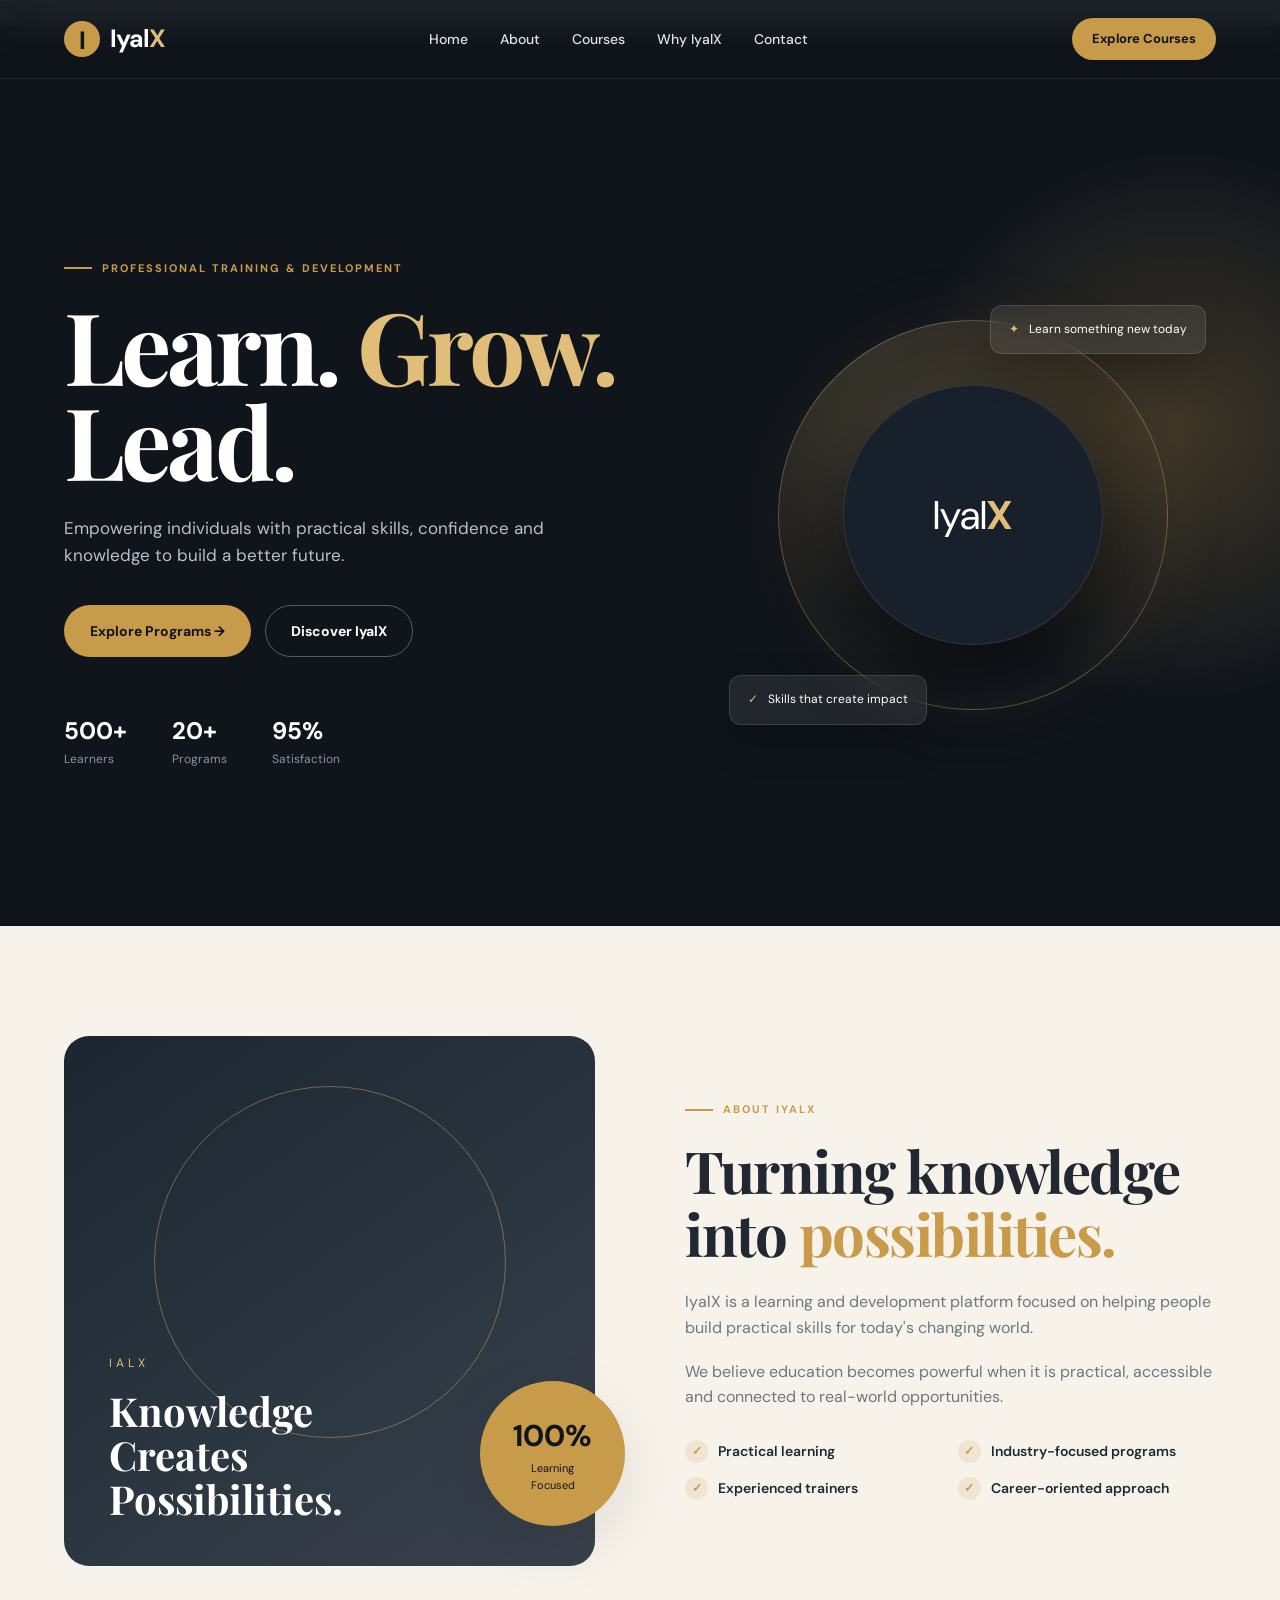
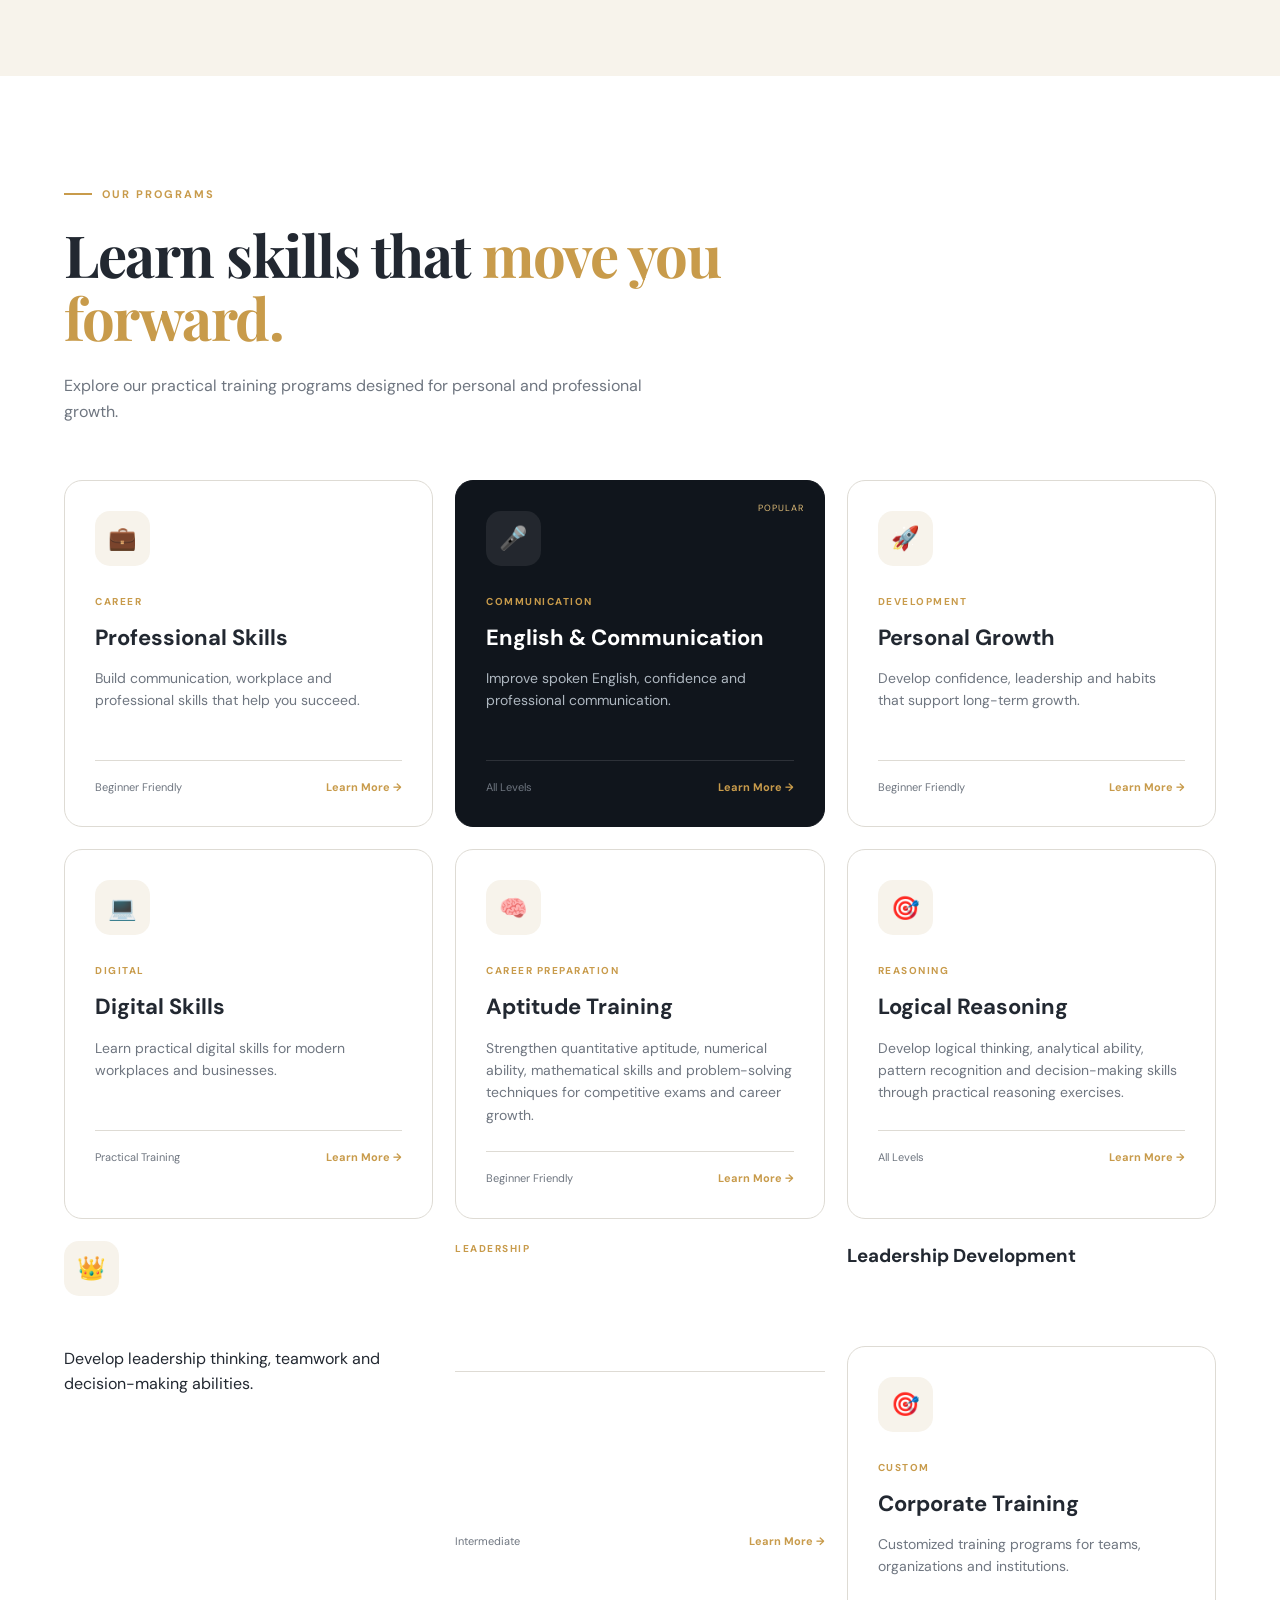
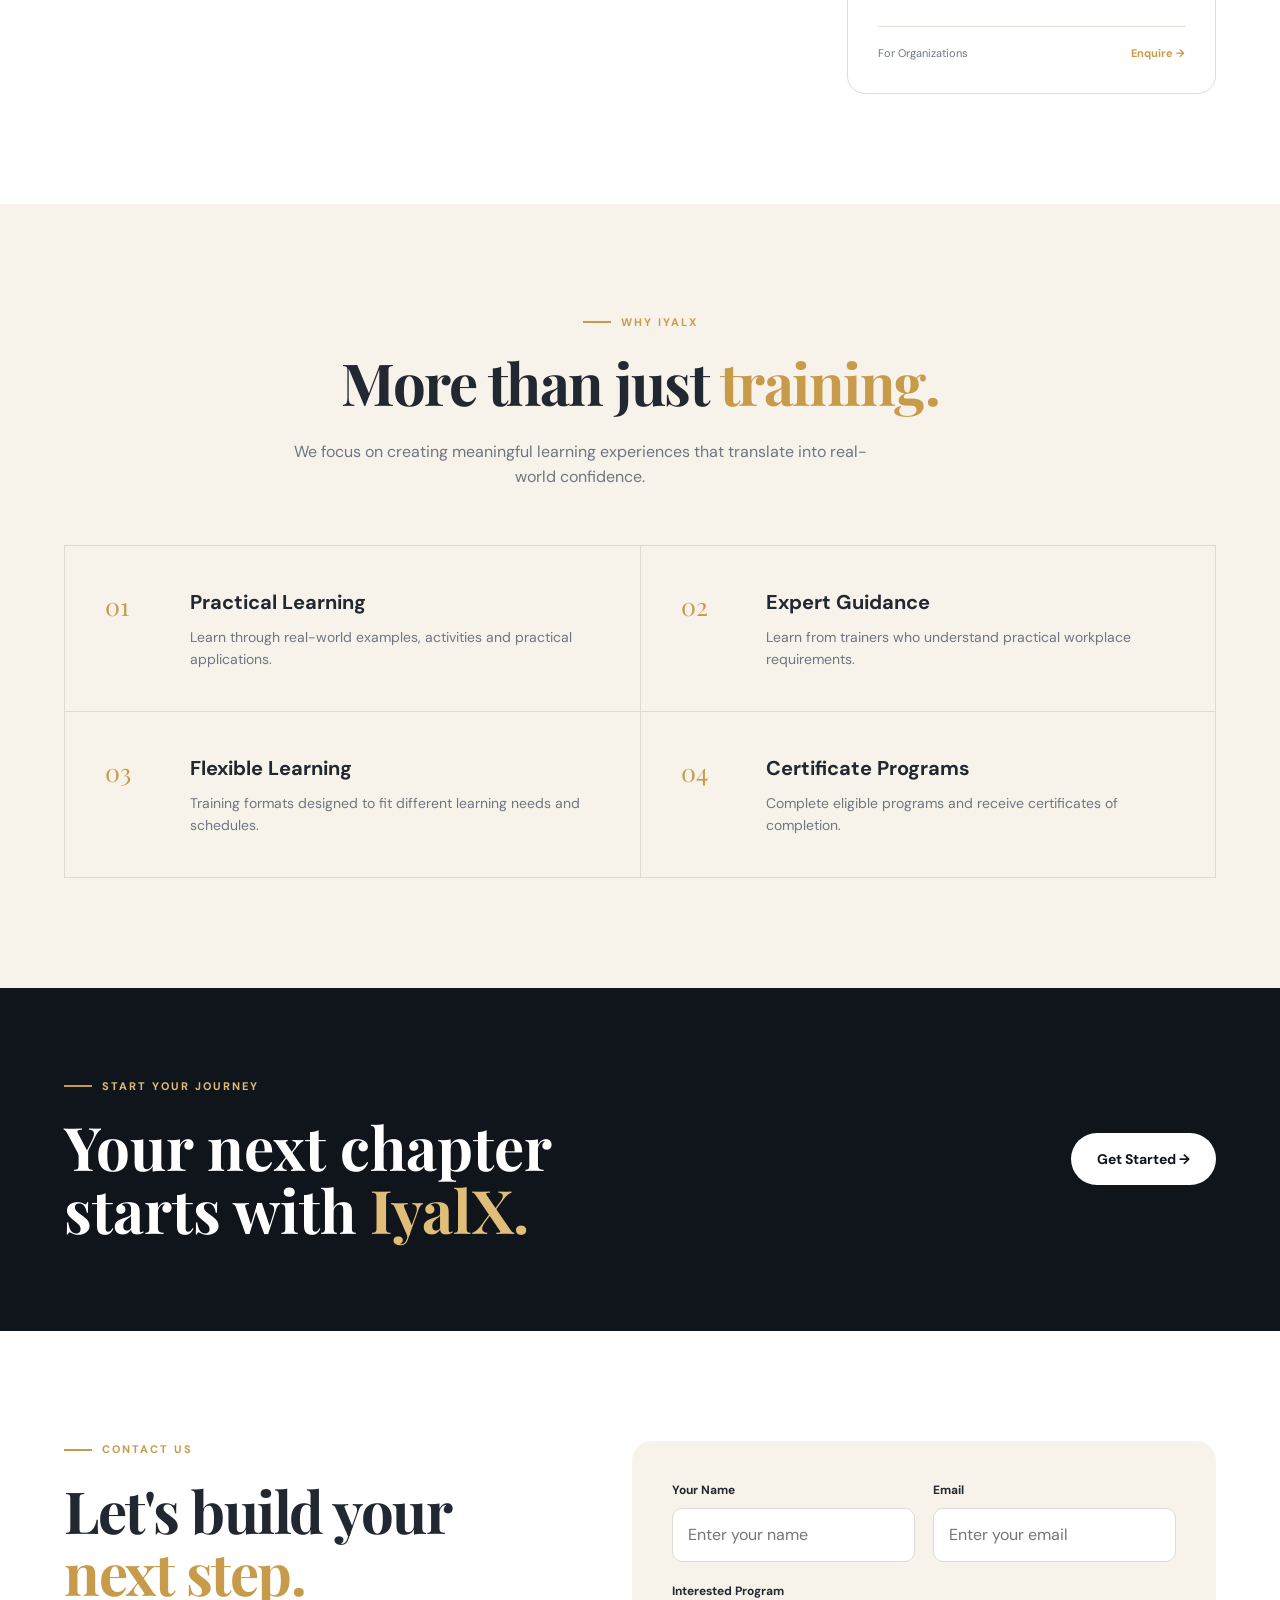
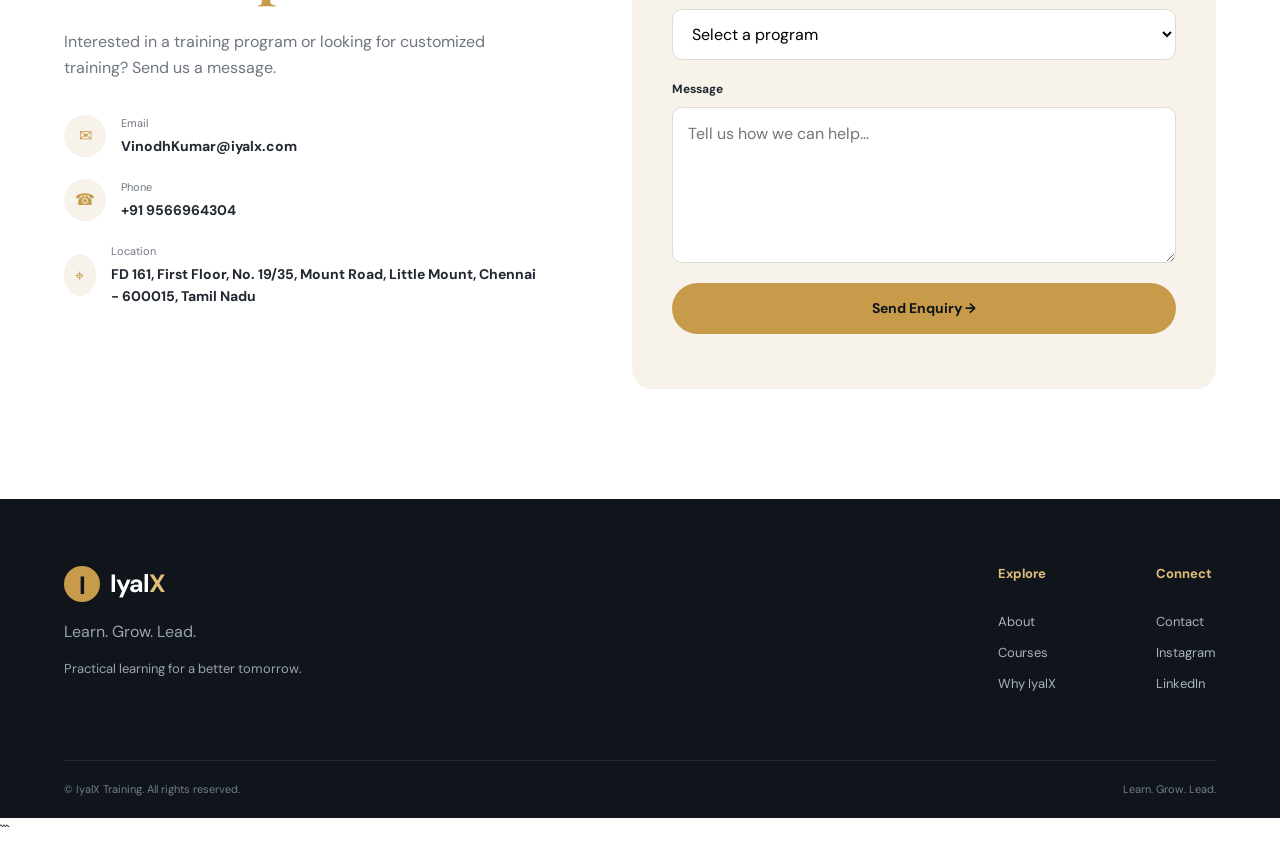
==== index.html @ 1daa42e4 "Update index.html" ====
```html
<!DOCTYPE html>
<html lang="en">
<head>
  <meta charset="UTF-8">
  <meta name="viewport" content="width=device-width, initial-scale=1.0">

  <title>IyalX Training | Learn. Grow. Lead.</title>
  <meta name="description" content="IyalX Training - Professional training programs designed to help you learn, grow and lead.">

  <link rel="stylesheet" href="style.css">

  <!-- Google Font -->
  <link rel="preconnect" href="https://fonts.googleapis.com">
  <link rel="preconnect" href="https://fonts.gstatic.com" crossorigin>
  <link href="https://fonts.googleapis.com/css2?family=DM+Sans:wght@400;500;600;700&family=Playfair+Display:wght@600;700&display=swap" rel="stylesheet">
</head>

<body>

  <!-- ================= NAVBAR ================= -->

  <header class="navbar">
    <div class="container nav-container">

      <a href="#home" class="logo">
        <span class="logo-mark">I</span>
        <span>Iyal<span class="logo-x">X</span></span>
      </a>

      <nav id="navMenu">
        <a href="#home">Home</a>
        <a href="#about">About</a>
        <a href="#courses">Courses</a>
        <a href="#why-us">Why IyalX</a>
        <a href="#contact">Contact</a>
      </nav>

      <a href="#courses" class="nav-button">Explore Courses</a>

      <button class="menu-toggle" id="menuToggle" aria-label="Open menu">
        ☰
      </button>

    </div>
  </header>


  <!-- ================= HERO ================= -->

  <main>

    <section class="hero" id="home">

      <div class="hero-bg"></div>

      <div class="container hero-content">

        <div class="hero-text">

          <div class="eyebrow">
            <span></span>
            PROFESSIONAL TRAINING & DEVELOPMENT
          </div>

          <h1>
            Learn.
            <span>Grow.</span>
            Lead.
          </h1>

          <p>
            Empowering individuals with practical skills, confidence
            and knowledge to build a better future.
          </p>

          <div class="hero-buttons">
            <a href="#courses" class="btn btn-primary">
              Explore Programs →
            </a>

            <a href="#about" class="btn btn-outline">
              Discover IyalX
            </a>
          </div>

          <div class="hero-stats">
            <div>
              <strong>500+</strong>
              <span>Learners</span>
            </div>

            <div>
              <strong>20+</strong>
              <span>Programs</span>
            </div>

            <div>
              <strong>95%</strong>
              <span>Satisfaction</span>
            </div>
          </div>

        </div>

        <div class="hero-card">

          <div class="floating-card top-card">
            <span>✦</span>
            Learn something new today
          </div>

          <div class="hero-circle">
            <div class="circle-inner">
              <span>Iyal</span>
              <b>X</b>
            </div>
          </div>

          <div class="floating-card bottom-card">
            <span>✓</span>
            Skills that create impact
          </div>

        </div>

      </div>
    </section>


    <!-- ================= ABOUT ================= -->

    <section class="section about" id="about">

      <div class="container two-column">

        <div class="section-image">
          <div class="image-box">
            <div class="image-content">
              <span>IALX</span>
              <strong>Knowledge<br>Creates<br>Possibilities.</strong>
            </div>
          </div>

          <div class="experience-badge">
            <strong>100%</strong>
            <span>Learning<br>Focused</span>
          </div>
        </div>

        <div class="section-content">

          <div class="eyebrow">
            <span></span>
            ABOUT IYALX
          </div>

          <h2>
            Turning knowledge into
            <span>possibilities.</span>
          </h2>

          <p>
            IyalX is a learning and development platform focused on
            helping people build practical skills for today's
            changing world.
          </p>

          <p>
            We believe education becomes powerful when it is
            practical, accessible and connected to real-world
            opportunities.
          </p>

          <div class="check-list">

            <div>
              <span>✓</span>
              Practical learning
            </div>

            <div>
              <span>✓</span>
              Industry-focused programs
            </div>

            <div>
              <span>✓</span>
              Experienced trainers
            </div>

            <div>
              <span>✓</span>
              Career-oriented approach
            </div>

          </div>

        </div>

      </div>

    </section>


    <!-- ================= COURSES ================= -->

    <section class="section courses" id="courses">

      <div class="container">

        <div class="section-heading">

          <div class="eyebrow">
            <span></span>
            OUR PROGRAMS
          </div>

          <h2>
            Learn skills that
            <span>move you forward.</span>
          </h2>

          <p>
            Explore our practical training programs designed
            for personal and professional growth.
          </p>

        </div>

        <div class="course-grid">

          <article class="course-card">
            <div class="course-icon">💼</div>
            <div class="course-tag">CAREER</div>
            <h3>Professional Skills</h3>
            <p>
              Build communication, workplace and professional
              skills that help you succeed.
            </p>
            <div class="course-footer">
              <span>Beginner Friendly</span>
              <a href="#contact">Learn More →</a>
            </div>
          </article>

          <article class="course-card featured">

            <div class="popular">POPULAR</div>

            <div class="course-icon">🎤</div>
            <div class="course-tag">COMMUNICATION</div>

            <h3>English & Communication</h3>

            <p>
              Improve spoken English, confidence and
              professional communication.
            </p>

            <div class="course-footer">
              <span>All Levels</span>
              <a href="#contact">Learn More →</a>
            </div>

          </article>

          <article class="course-card">

            <div class="course-icon">🚀</div>
            <div class="course-tag">DEVELOPMENT</div>

            <h3>Personal Growth</h3>

            <p>
              Develop confidence, leadership and habits
              that support long-term growth.
            </p>

            <div class="course-footer">
              <span>Beginner Friendly</span>
              <a href="#contact">Learn More →</a>
            </div>

          </article>

          <article class="course-card">

            <div class="course-icon">💻</div>
            <div class="course-tag">DIGITAL</div>

            <h3>Digital Skills</h3>

            <p>
              Learn practical digital skills for modern
              workplaces and businesses.
            </p>

            <div class="course-footer">
              <span>Practical Training</span>
              <a href="#contact">Learn More →</a>
            </div>

          </article>

          <article class="course-card">

            
<!-- New Course: Aptitude Training -->

  <div class="course-icon">🧠</div>

  <div class="course-tag">
    CAREER PREPARATION
  </div>

  <h3>Aptitude Training</h3>

  <p>
    Strengthen quantitative aptitude, numerical
    ability, mathematical skills and problem-solving
    techniques for competitive exams and career growth.
  </p>

  <div class="course-footer">
    <span>Beginner Friendly</span>
    <a href="#contact">Learn More →</a>
  </div>

</article>

<!-- New Course: Logical Reasoning -->
<article class="course-card">

  <div class="course-icon">🎯</div>

  <div class="course-tag">
    REASONING
  </div>

  <h3>Logical Reasoning</h3>

  <p>
    Develop logical thinking, analytical ability,
    pattern recognition and decision-making skills
    through practical reasoning exercises.
  </p>

  <div class="course-footer">
    <span>All Levels</span>
    <a href="#contact">Learn More →</a>
  </div>

</article>


            <div class="course-icon">👑</div>
            <div class="course-tag">LEADERSHIP</div>

            <h3>Leadership Development</h3>

            <p>
              Develop leadership thinking, teamwork and
              decision-making abilities.
            </p>

            <div class="course-footer">
              <span>Intermediate</span>
              <a href="#contact">Learn More →</a>
            </div>

          </article>

          <article class="course-card">

            <div class="course-icon">🎯</div>
            <div class="course-tag">CUSTOM</div>

            <h3>Corporate Training</h3>

            <p>
              Customized training programs for teams,
              organizations and institutions.
            </p>

            <div class="course-footer">
              <span>For Organizations</span>
              <a href="#contact">Enquire →</a>
            </div>

          </article>

        </div>
      </div>

    </section>


    <!-- ================= WHY IYALX ================= -->

    <section class="section why-us" id="why-us">

      <div class="container">

        <div class="section-heading center">

          <div class="eyebrow">
            <span></span>
            WHY IYALX
          </div>

          <h2>
            More than just
            <span>training.</span>
          </h2>

          <p>
            We focus on creating meaningful learning experiences
            that translate into real-world confidence.
          </p>

        </div>

        <div class="features">

          <div class="feature">
            <div class="feature-number">01</div>
            <div>
              <h3>Practical Learning</h3>
              <p>
                Learn through real-world examples,
                activities and practical applications.
              </p>
            </div>
          </div>

          <div class="feature">
            <div class="feature-number">02</div>
            <div>
              <h3>Expert Guidance</h3>
              <p>
                Learn from trainers who understand
                practical workplace requirements.
              </p>
            </div>
          </div>

          <div class="feature">
            <div class="feature-number">03</div>
            <div>
              <h3>Flexible Learning</h3>
              <p>
                Training formats designed to fit
                different learning needs and schedules.
              </p>
            </div>
          </div>

          <div class="feature">
            <div class="feature-number">04</div>
            <div>
              <h3>Certificate Programs</h3>
              <p>
                Complete eligible programs and
                receive certificates of completion.
              </p>
            </div>
          </div>

        </div>

      </div>

    </section>


    <!-- ================= CTA ================= -->

    <section class="cta">

      <div class="container cta-content">

        <div>

          <div class="eyebrow light">
            <span></span>
            START YOUR JOURNEY
          </div>

          <h2>
            Your next chapter
            <br>
            starts with <span>IyalX.</span>
          </h2>

        </div>

        <a href="#contact" class="btn btn-light">
          Get Started →
        </a>

      </div>

    </section>


    <!-- ================= CONTACT ================= -->

    <section class="section contact" id="contact">

      <div class="container contact-grid">

        <div class="contact-info">

          <div class="eyebrow">
            <span></span>
            CONTACT US
          </div>

          <h2>
            Let's build your
            <span>next step.</span>
          </h2>

          <p>
            Interested in a training program or looking for
            customized training? Send us a message.
          </p>

          <div class="contact-details">

            <!-- EMAIL -->
            <div>
              <span>✉</span>
              <div>
                <small>Email</small>
                <strong>
                  <a href="mailto:VinodhKumar@iyalx.com">
                    VinodhKumar@iyalx.com
                  </a>
                </strong>
              </div>
            </div>

            <!-- PHONE -->
            <div>
              <span>☎</span>
              <div>
                <small>Phone</small>
                <strong>
                  <a href="tel:+919566964304">
                    +91 9566964304
                  </a>
                </strong>
              </div>
            </div>

            <!-- LOCATION -->
            <div>
              <span>⌖</span>
              <div>
                <small>Location</small>
                <strong>
                  FD 161, First Floor, No. 19/35,
                  Mount Road, Little Mount,
                  Chennai - 600015, Tamil Nadu
                </strong>
              </div>
            </div>

          </div>

        </div>


        <!-- CONTACT FORM -->

        <form class="contact-form" id="contactForm">

          <div class="form-row">

            <div class="form-group">

              <label for="name">
                Your Name
              </label>

              <input
                type="text"
                id="name"
                name="name"
                placeholder="Enter your name"
                required
              >

            </div>


            <div class="form-group">

              <label for="email">
                Email
              </label>

              <input
                type="email"
                id="email"
                name="email"
                placeholder="Enter your email"
                required
              >

            </div>

          </div>


          <div class="form-group">

            <label for="program">
              Interested Program
            </label>

            <select id="program" name="program">

              <option value="">
                Select a program
              </option>

              <option value="Professional Skills">
                Professional Skills
              </option>

              <option value="English & Communication">
                English & Communication
              </option>

              <option value="Personal Growth">
                Personal Growth
              </option>

              <option value="Digital Skills">
                Digital Skills
              </option>

              
<option value="Aptitude Training">
  Aptitude Training
</option>

<option value="Logical Reasoning">
  Logical Reasoning
</option>


              <option value="Leadership Development">
                Leadership Development
              </option>

              <option value="Corporate Training">
                Corporate Training
              </option>

            </select>

          </div>


          <div class="form-group">

            <label for="message">
              Message
            </label>

            <textarea
              id="message"
              name="message"
              rows="5"
              placeholder="Tell us how we can help..."
              required
            ></textarea>

          </div>


          <button
            type="submit"
            class="btn btn-primary submit-button"
          >
            Send Enquiry →
          </button>

          <div
            id="formMessage"
            class="form-message"
          ></div>

        </form>

      </div>

    </section>

  </main>


  <!-- ================= FOOTER ================= -->

  <footer>

    <div class="container footer-main">

      <div class="footer-brand">

        <a href="#home" class="logo">
          <span class="logo-mark">I</span>
          <span>Iyal<span class="logo-x">X</span></span>
        </a>

        <p>
          Learn. Grow. Lead.
        </p>

        <p class="footer-description">
          Practical learning for a better tomorrow.
        </p>

      </div>


      <div class="footer-links">

        <div>

          <h4>Explore</h4>

          <a href="#about">About</a>
          <a href="#courses">Courses</a>
          <a href="#why-us">Why IyalX</a>

        </div>


        <div>

          <h4>Connect</h4>

          <a href="#contact">Contact</a>

          <!-- Replace these with your actual social media links -->
          <a href="#" target="_blank">Instagram</a>
          <a href="#" target="_blank">LinkedIn</a>

        </div>

      </div>

    </div>


    <div class="container footer-bottom">

      <p>
        © <span id="year"></span>
        IyalX Training. All rights reserved.
      </p>

      <p>
        Learn. Grow. Lead.
      </p>

    </div>

  </footer>


  <!-- ================= JAVASCRIPT ================= -->

  <script src="script.js"></script>

</body>
</html>
```
---- style.css ----
/* =====================================================
   IYALX TRAINING WEBSITE
   Main stylesheet
===================================================== */


/* ================= VARIABLES ================= */

:root {

  --dark: #10151c;
  --dark-soft: #18212b;

  --cream: #f7f3eb;
  --white: #ffffff;

  --gold: #c89b4b;
  --gold-light: #e0bd78;

  --text: #222831;
  --muted: #6f7680;

  --border: #dedbd4;

  --shadow:
    0 20px 60px rgba(16, 21, 28, 0.10);

  --radius: 18px;

}


/* ================= RESET ================= */

* {
  margin: 0;
  padding: 0;
  box-sizing: border-box;
}

html {
  scroll-behavior: smooth;
}

body {
  font-family: "DM Sans", sans-serif;
  color: var(--text);
  background: var(--white);
  line-height: 1.6;
}

a {
  color: inherit;
  text-decoration: none;
}

button,
input,
select,
textarea {
  font: inherit;
}

img {
  max-width: 100%;
  display: block;
}


/* ================= CONTAINER ================= */

.container {
  width: min(1180px, 90%);
  margin: auto;
}


/* ================= NAVBAR ================= */

.navbar {
  position: fixed;
  top: 0;
  left: 0;
  width: 100%;
  z-index: 1000;

  background:
    rgba(16, 21, 28, 0.95);

  backdrop-filter: blur(14px);

  border-bottom:
    1px solid rgba(255, 255, 255, 0.08);
}

.nav-container {
  height: 78px;

  display: flex;
  align-items: center;
  justify-content: space-between;
}


/* Logo */

.logo {
  display: flex;
  align-items: center;
  gap: 10px;

  color: white;

  font-size: 25px;
  font-weight: 700;
  letter-spacing: -1px;
}

.logo-mark {
  width: 36px;
  height: 36px;

  display: grid;
  place-items: center;

  border-radius: 50%;

  background: var(--gold);
  color: var(--dark);

  font-weight: 800;
}

.logo-x {
  color: var(--gold-light);
}


/* Navigation */

nav {
  display: flex;
  gap: 32px;
}

nav a {
  color: #dfe3e8;

  font-size: 14px;
  font-weight: 500;

  transition: 0.3s;
}

nav a:hover {
  color: var(--gold-light);
}


.nav-button {
  padding: 11px 20px;

  background: var(--gold);
  color: var(--dark);

  border-radius: 30px;

  font-size: 13px;
  font-weight: 700;

  transition: 0.3s;
}

.nav-button:hover {
  transform: translateY(-2px);
  background: var(--gold-light);
}


/* Mobile menu */

.menu-toggle {
  display: none;

  border: 0;
  background: transparent;

  color: white;

  font-size: 26px;

  cursor: pointer;
}


/* ================= HERO ================= */

.hero {
  min-height: 100vh;

  display: flex;
  align-items: center;

  position: relative;
  overflow: hidden;

  background: var(--dark);

  color: white;

  padding-top: 78px;
}


.hero-bg {
  position: absolute;

  width: 600px;
  height: 600px;

  right: -200px;
  top: 100px;

  border-radius: 50%;

  background:
    radial-gradient(
      circle,
      rgba(200, 155, 75, 0.25),
      transparent 65%
    );
}


.hero-content {
  display: grid;
  grid-template-columns: 1.1fr 0.9fr;

  align-items: center;

  gap: 70px;

  position: relative;
  z-index: 2;
}


.eyebrow {
  display: flex;
  align-items: center;
  gap: 10px;

  color: var(--gold);

  font-size: 11px;
  font-weight: 700;

  letter-spacing: 2px;

  margin-bottom: 20px;
}

.eyebrow span {
  width: 28px;
  height: 2px;

  background: var(--gold);

  display: block;
}


.hero h1 {
  font-family: "Playfair Display", serif;

  font-size: clamp(60px, 8vw, 100px);

  line-height: 0.95;

  letter-spacing: -4px;

  margin-bottom: 28px;
}

.hero h1 span {
  color: var(--gold-light);
}


.hero-text > p {
  max-width: 570px;

  color: #b8c0c9;

  font-size: 17px;

  margin-bottom: 35px;
}


.hero-buttons {
  display: flex;
  gap: 14px;

  flex-wrap: wrap;
}


/* Buttons */

.btn {
  display: inline-flex;

  align-items: center;
  justify-content: center;

  padding: 14px 25px;

  border-radius: 30px;

  font-size: 14px;
  font-weight: 700;

  border: 1px solid transparent;

  cursor: pointer;

  transition: 0.3s;
}

.btn-primary {
  background: var(--gold);
  color: var(--dark);
}

.btn-primary:hover {
  background: var(--gold-light);
  transform: translateY(-3px);
  box-shadow: 0 10px 30px rgba(200, 155, 75, 0.2);
}

.btn-outline {
  color: white;

  border-color:
    rgba(255, 255, 255, 0.3);
}

.btn-outline:hover {
  border-color: var(--gold);
  color: var(--gold-light);
}


/* Stats */

.hero-stats {
  display: flex;

  gap: 45px;

  margin-top: 55px;
}

.hero-stats div {
  display: flex;
  flex-direction: column;
}

.hero-stats strong {
  font-size: 24px;
}

.hero-stats span {
  color: #89929d;

  font-size: 12px;
}


/* Hero visual */

.hero-card {
  min-height: 520px;

  display: grid;
  place-items: center;

  position: relative;
}

.hero-circle {
  width: 390px;
  height: 390px;

  border-radius: 50%;

  display: grid;
  place-items: center;

  border:
    1px solid rgba(224, 189, 120, 0.35);

  background:
    radial-gradient(
      circle at 35% 30%,
      rgba(224, 189, 120, 0.25),
      rgba(200, 155, 75, 0.05) 50%,
      transparent 70%
    );

  box-shadow:
    inset 0 0 80px rgba(200, 155, 75, 0.08),
    0 0 80px rgba(200, 155, 75, 0.06);
}

.circle-inner {
  width: 260px;
  height: 260px;

  border-radius: 50%;

  display: flex;
  align-items: center;
  justify-content: center;

  font-size: 40px;

  background: var(--dark-soft);

  border:
    1px solid rgba(255, 255, 255, 0.1);

  box-shadow:
    0 30px 70px rgba(0, 0, 0, 0.4);
}

.circle-inner span {
  color: white;
}

.circle-inner b {
  color: var(--gold-light);
}


.floating-card {
  position: absolute;

  padding: 14px 18px;

  border-radius: 12px;

  background:
    rgba(255, 255, 255, 0.08);

  backdrop-filter: blur(15px);

  border:
    1px solid rgba(255, 255, 255, 0.12);

  color: white;

  font-size: 12px;

  box-shadow: 0 15px 40px rgba(0,0,0,0.2);
}

.floating-card span {
  color: var(--gold-light);
  margin-right: 7px;
}

.top-card {
  top: 50px;
  right: 10px;
}

.bottom-card {
  bottom: 50px;
  left: 0;
}


/* ================= SECTIONS ================= */

.section {
  padding: 110px 0;
}

.two-column {
  display: grid;

  grid-template-columns: 1fr 1fr;

  align-items: center;

  gap: 90px;
}


/* ================= ABOUT ================= */

.about {
  background: var(--cream);
}

.section-image {
  position: relative;
}

.image-box {
  height: 530px;

  border-radius: 25px;

  background:
    linear-gradient(
      145deg,
      #1b2631,
      #39424c
    );

  display: flex;
  align-items: flex-end;

  overflow: hidden;

  position: relative;
}

.image-box::before {
  content: "";

  position: absolute;

  width: 350px;
  height: 350px;

  border-radius: 50%;

  border:
    1px solid rgba(224, 189, 120, 0.4);

  top: 50px;
  left: 50%;

  transform: translateX(-50%);
}

.image-content {
  padding: 45px;

  position: relative;

  color: white;
}

.image-content span {
  color: var(--gold-light);

  font-size: 12px;

  letter-spacing: 4px;
}

.image-content strong {
  display: block;

  font-family: "Playfair Display", serif;

  font-size: 40px;

  line-height: 1.1;

  margin-top: 15px;
}


.experience-badge {
  position: absolute;

  right: -30px;
  bottom: 40px;

  width: 145px;
  height: 145px;

  display: flex;
  flex-direction: column;
  align-items: center;
  justify-content: center;

  border-radius: 50%;

  background: var(--gold);

  color: var(--dark);

  box-shadow: var(--shadow);
}

.experience-badge strong {
  font-size: 30px;
}

.experience-badge span {
  font-size: 11px;
  text-align: center;
}


.section-content h2,
.section-heading h2,
.contact-info h2 {
  font-family: "Playfair Display", serif;

  font-size: clamp(40px, 5vw, 58px);

  line-height: 1.08;

  letter-spacing: -1.5px;

  margin-bottom: 25px;
}

.section-content h2 span,
.section-heading h2 span,
.contact-info h2 span {
  color: var(--gold);
}


.section-content > p {
  color: var(--muted);

  margin-bottom: 18px;

  font-size: 16px;
}


.check-list {
  margin-top: 30px;

  display: grid;

  grid-template-columns: 1fr 1fr;

  gap: 14px;
}

.check-list div {
  display: flex;

  align-items: center;

  gap: 10px;

  font-size: 14px;
  font-weight: 600;
}

.check-list span {
  width: 23px;
  height: 23px;

  display: grid;
  place-items: center;

  border-radius: 50%;

  background: rgba(200,155,75,0.15);

  color: var(--gold);

  font-size: 12px;
}


/* ================= COURSES ================= */

.courses {
  background: white;
}

.section-heading {
  max-width: 700px;

  margin-bottom: 55px;
}

.section-heading > p {
  color: var(--muted);

  max-width: 580px;
}

.center {
  margin-left: auto;
  margin-right: auto;

  text-align: center;
}

.center .eyebrow {
  justify-content: center;
}


.course-grid {
  display: grid;

  grid-template-columns:
    repeat(3, 1fr);

  gap: 22px;
}


.course-card {
  padding: 30px;

  border: 1px solid var(--border);

  border-radius: var(--radius);

  position: relative;

  transition: 0.35s;

  background: white;
}

.course-card:hover {
  transform: translateY(-8px);

  box-shadow: var(--shadow);

  border-color:
    rgba(200,155,75,0.5);
}


.course-card.featured {
  background: var(--dark);
  color: white;

  border-color: var(--dark);
}

.popular {
  position: absolute;

  top: 20px;
  right: 20px;

  font-size: 9px;

  letter-spacing: 1px;

  color: var(--gold-light);
}


.course-icon {
  width: 55px;
  height: 55px;

  display: grid;
  place-items: center;

  border-radius: 15px;

  background: var(--cream);

  font-size: 23px;

  margin-bottom: 28px;
}

.featured .course-icon {
  background: rgba(255,255,255,0.08);
}


.course-tag {
  font-size: 10px;

  color: var(--gold);

  font-weight: 700;

  letter-spacing: 1.5px;

  margin-bottom: 10px;
}

.course-card h3 {
  font-size: 22px;

  margin-bottom: 12px;
}

.course-card p {
  color: var(--muted);

  font-size: 14px;

  min-height: 68px;
}

.featured p {
  color: #aeb7c0;
}


.course-footer {
  margin-top: 25px;

  padding-top: 18px;

  border-top:
    1px solid var(--border);

  display: flex;

  justify-content: space-between;

  align-items: center;

  font-size: 11px;

  color: var(--muted);
}

.featured .course-footer {
  border-color: rgba(255,255,255,0.12);
}

.course-footer a {
  color: var(--gold);

  font-weight: 700;
}


/* ================= WHY US ================= */

.why-us {
  background: var(--cream);
}

.features {
  display: grid;

  grid-template-columns: 1fr 1fr;

  gap: 1px;

  background: var(--border);

  border: 1px solid var(--border);
}

.feature {
  background: var(--cream);

  padding: 40px;

  display: grid;

  grid-template-columns: 60px 1fr;

  gap: 25px;
}

.feature-number {
  font-family: "Playfair Display", serif;

  font-size: 25px;

  color: var(--gold);
}

.feature h3 {
  margin-bottom: 8px;

  font-size: 20px;
}

.feature p {
  color: var(--muted);

  font-size: 14px;
}


/* ================= CTA ================= */

.cta {
  background: var(--dark);

  color: white;

  padding: 90px 0;
}

.cta-content {
  display: flex;

  align-items: center;
  justify-content: space-between;

  gap: 40px;
}

.eyebrow.light {
  color: var(--gold-light);
}

.cta h2 {
  font-family: "Playfair Display", serif;

  font-size: clamp(40px, 5vw, 60px);

  line-height: 1.05;
}

.cta h2 span {
  color: var(--gold-light);
}

.btn-light {
  background: white;
  color: var(--dark);
}

.btn-light:hover {
  transform: translateY(-3px);
  background: var(--gold-light);
}


/* ================= CONTACT ================= */

.contact {
  background: white;
}

.contact-grid {
  display: grid;

  grid-template-columns: 0.9fr 1.1fr;

  gap: 90px;

  align-items: start;
}


.contact-info > p {
  color: var(--muted);

  max-width: 480px;

  margin-bottom: 35px;
}


.contact-details {
  display: grid;

  gap: 22px;
}

.contact-details > div {
  display: flex;

  gap: 15px;

  align-items: center;
}

.contact-details > div > span {
  width: 42px;
  height: 42px;

  display: grid;
  place-items: center;

  border-radius: 50%;

  background: var(--cream);

  color: var(--gold);
}

.contact-details small {
  display: block;

  color: var(--muted);

  font-size: 11px;

  margin-bottom: 2px;
}

.contact-details strong {
  font-size: 14px;
}


/* Form */

.contact-form {
  padding: 40px;

  background: var(--cream);

  border-radius: 20px;
}

.form-row {
  display: grid;

  grid-template-columns: 1fr 1fr;

  gap: 18px;
}

.form-group {
  margin-bottom: 20px;
}

.form-group label {
  display: block;

  font-size: 12px;

  font-weight: 700;

  margin-bottom: 8px;
}

.form-group input,
.form-group select,
.form-group textarea {
  width: 100%;

  border: 1px solid var(--border);

  background: white;

  border-radius: 10px;

  padding: 13px 15px;

  outline: none;

  transition: 0.3s;
}

.form-group input:focus,
.form-group select:focus,
.form-group textarea:focus {
  border-color: var(--gold);

  box-shadow:
    0 0 0 3px rgba(200,155,75,0.1);
}

.form-group textarea {
  resize: vertical;
}

.submit-button {
  border: 0;

  width: 100%;
}

.form-message {
  margin-top: 15px;

  font-size: 13px;

  text-align: center;
}


/* ================= FOOTER ================= */

footer {
  background: var(--dark);

  color: white;
}

.footer-main {
  padding: 65px 0;

  display: flex;

  justify-content: space-between;

  gap: 50px;
}

.footer-brand p {
  color: #9aa3ad;

  margin-top: 15px;
}

.footer-description {
  font-size: 13px;
}


.footer-links {
  display: flex;

  gap: 100px;
}

.footer-links h4 {
  font-size: 13px;

  color: var(--gold-light);

  margin-bottom: 18px;
}

.footer-links div {
  display: flex;
  flex-direction: column;

  gap: 10px;
}

.footer-links a {
  color: #aab2bb;

  font-size: 13px;

  transition: 0.3s;
}

.footer-links a:hover {
  color: var(--gold-light);
}


.footer-bottom {
  border-top:
    1px solid rgba(255,255,255,0.08);

  padding: 20px 0;

  display: flex;

  justify-content: space-between;

  color: #737d88;

  font-size: 11px;
}


/* ================= RESPONSIVE ================= */

@media (max-width: 900px) {

  nav,
  .nav-button {
    display: none;
  }

  .menu-toggle {
    display: block;
  }

  nav.active {
    display: flex;

    position: absolute;

    top: 78px;
    left: 0;

    width: 100%;

    padding: 25px;

    flex-direction: column;

    gap: 20px;

    background: var(--dark);

    border-top:
      1px solid rgba(255,255,255,0.08);
  }


  .hero-content {
    grid-template-columns: 1fr;

    padding-top: 70px;
    padding-bottom: 70px;
  }

  .hero-card {
    display: none;
  }

  .hero h1 {
    font-size: 70px;
  }


  .two-column,
  .contact-grid {
    grid-template-columns: 1fr;

    gap: 55px;
  }

  .course-grid {
    grid-template-columns: 1fr 1fr;
  }

  .features {
    grid-template-columns: 1fr;
  }

  .cta-content {
    flex-direction: column;

    align-items: flex-start;
  }

}


@media (max-width: 600px) {

  .container {
    width: 88%;
  }

  .section {
    padding: 75px 0;
  }

  .hero h1 {
    font-size: 58px;

    letter-spacing: -2px;
  }

  .hero-stats {
    gap: 25px;
  }

  .hero-stats strong {
    font-size: 20px;
  }

  .image-box {
    height: 420px;
  }

  .experience-badge {
    right: -5px;
  }

  .check-list {
    grid-template-columns: 1fr;
  }

  .course-grid {
    grid-template-columns: 1fr;
  }

  .form-row {
    grid-template-columns: 1fr;
  }

  .contact-form {
    padding: 25px;
  }

  .footer-main {
    flex-direction: column;
  }

  .footer-links {
    gap: 60px;
  }

  .footer-bottom {
    flex-direction: column;

    gap: 8px;
  }

}

/* ================= SCROLL ANIMATION ================= */

.hidden {
  opacity: 0;
  transform: translateY(25px);
  transition:
    opacity 0.7s ease,
    transform 0.7s ease;
}

.show {
  opacity: 1;
  transform: translateY(0);
}

.navbar.scrolled {
  box-shadow:
    0 8px 30px rgba(0, 0, 0, 0.2);
}
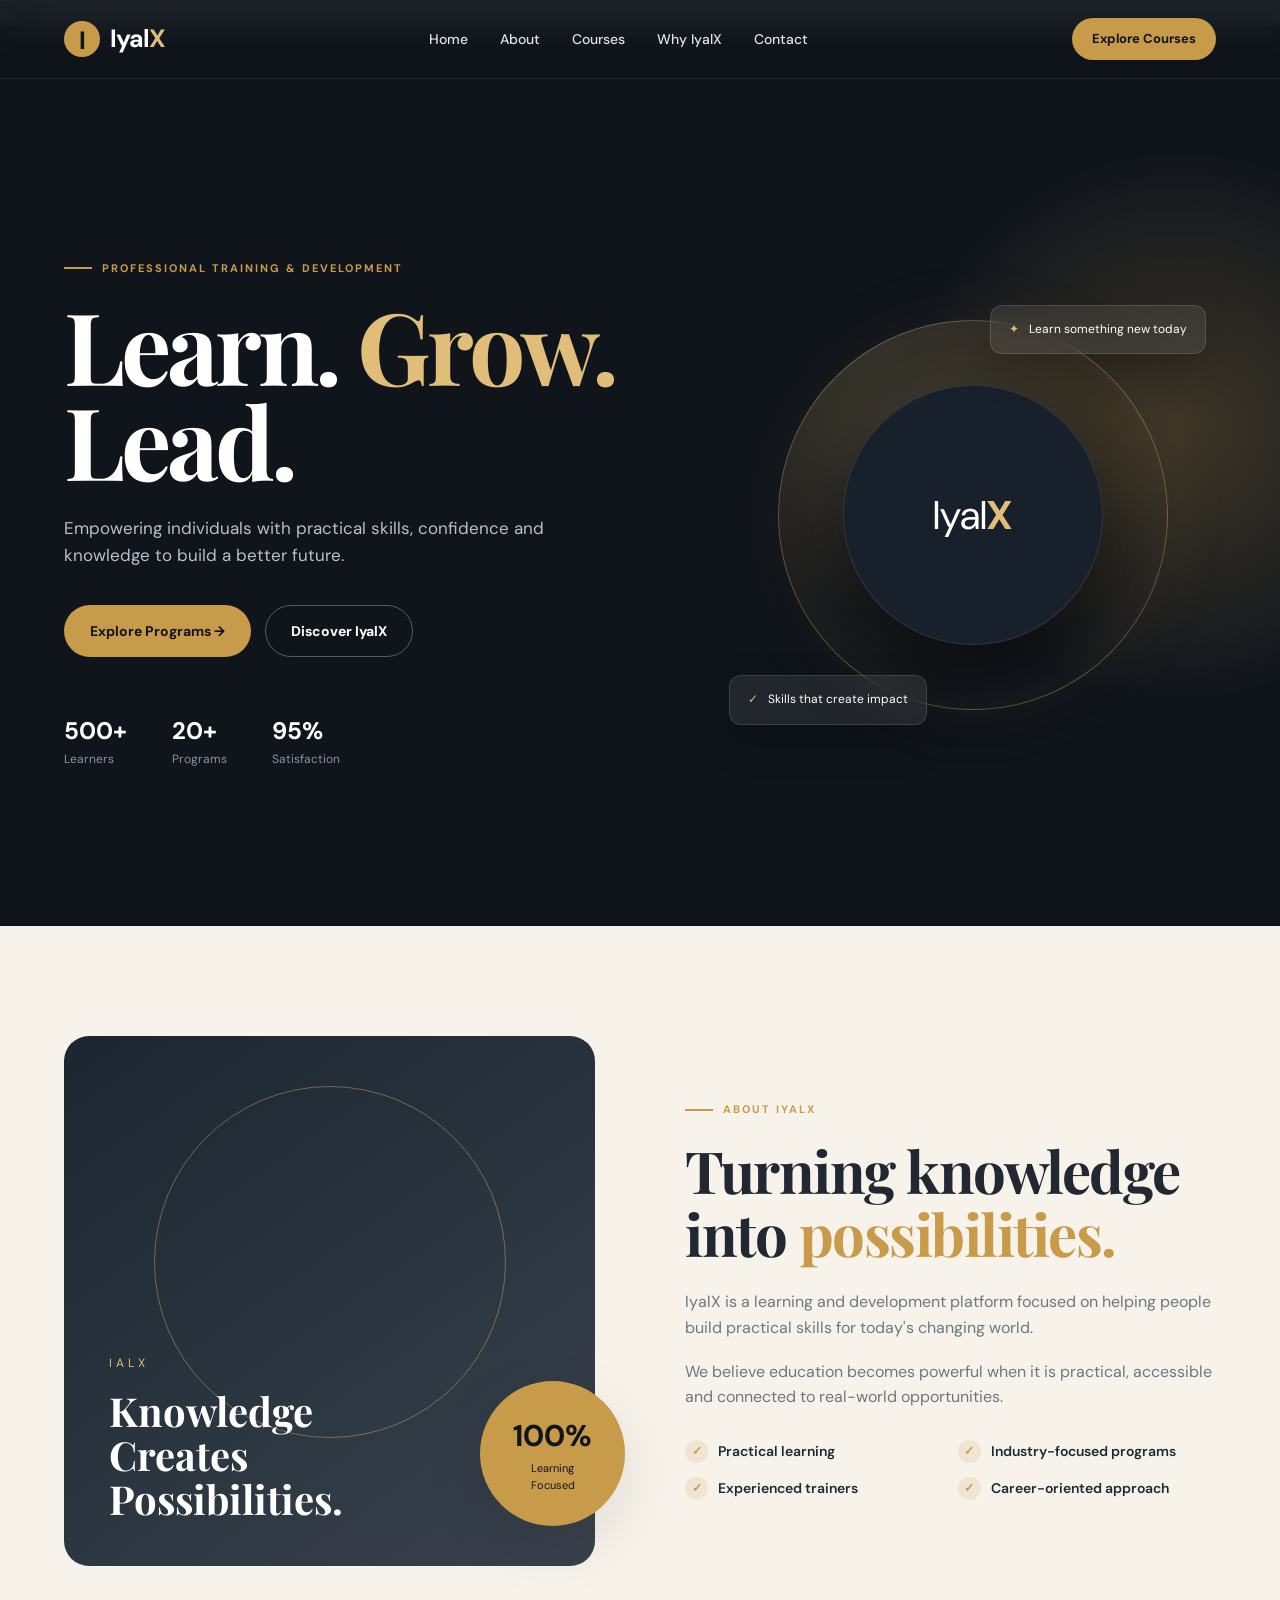
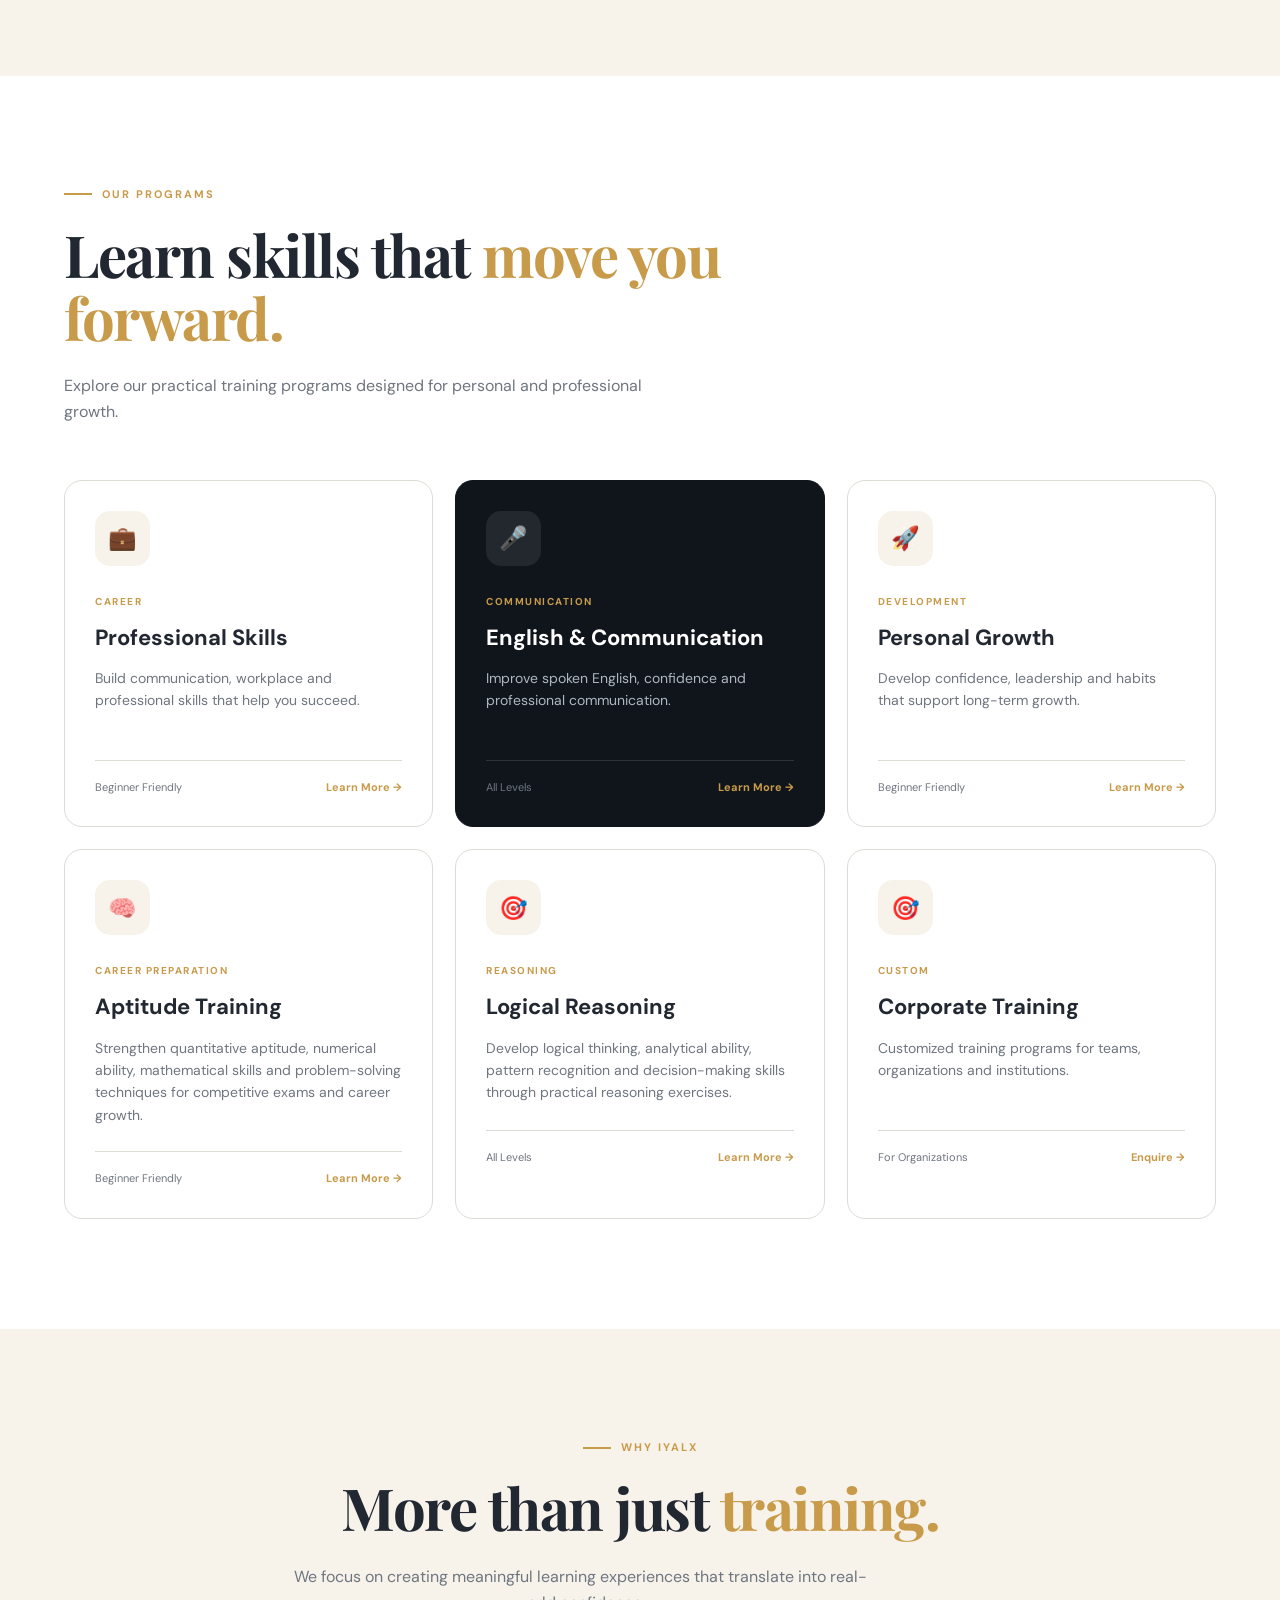
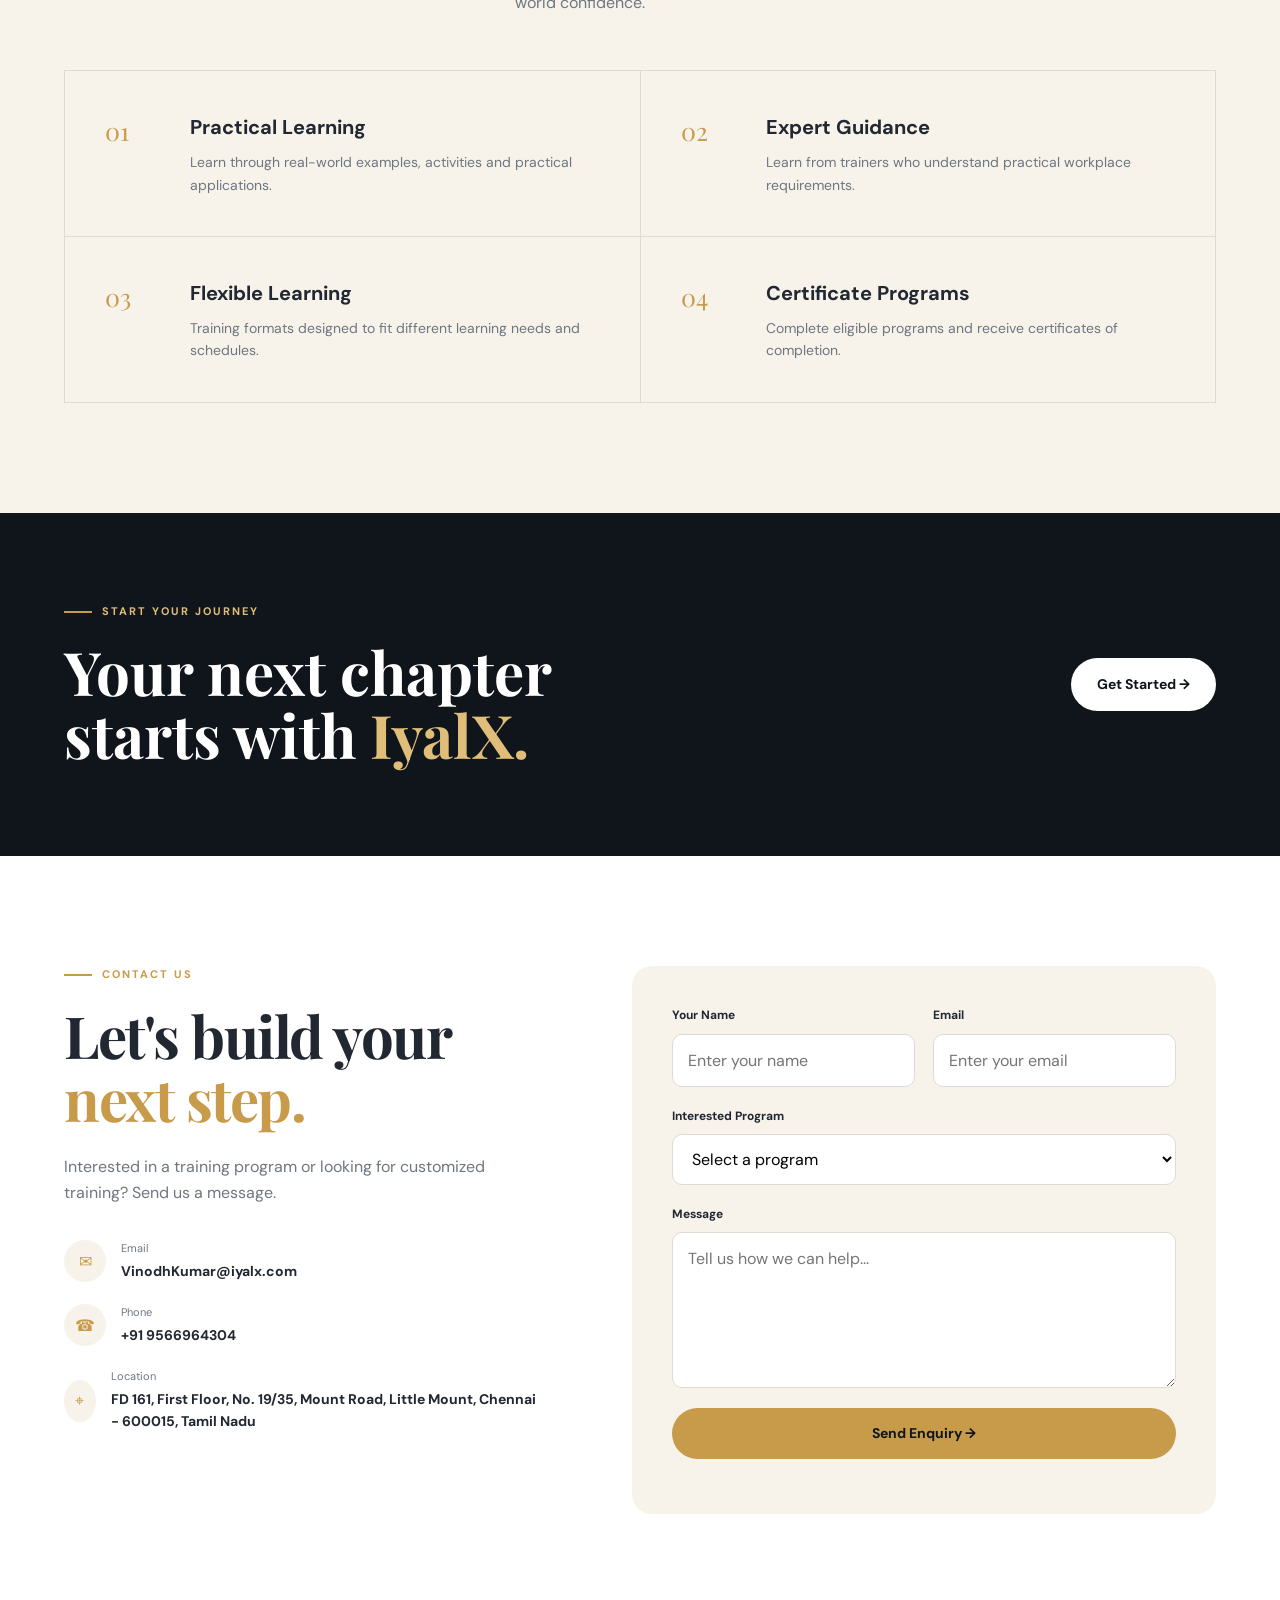
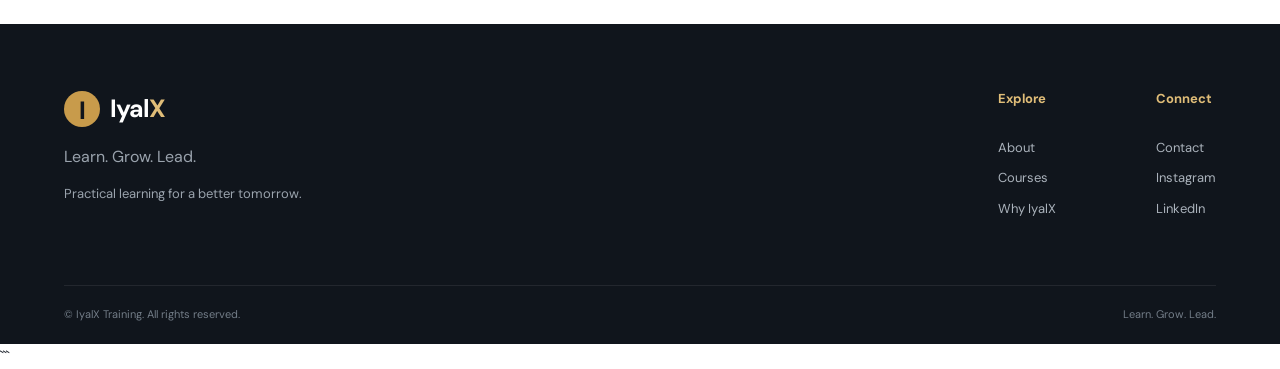
==== commit 864fc824: "Update index.html" ====
--- a/index.html
+++ b/index.html
@@ -246,8 +246,6 @@
 
           <article class="course-card featured">
 
-            <div class="popular">POPULAR</div>
-
             <div class="course-icon">🎤</div>
             <div class="course-tag">COMMUNICATION</div>
 
@@ -279,25 +277,6 @@
 
             <div class="course-footer">
               <span>Beginner Friendly</span>
-              <a href="#contact">Learn More →</a>
-            </div>
-
-          </article>
-
-          <article class="course-card">
-
-            <div class="course-icon">💻</div>
-            <div class="course-tag">DIGITAL</div>
-
-            <h3>Digital Skills</h3>
-
-            <p>
-              Learn practical digital skills for modern
-              workplaces and businesses.
-            </p>
-
-            <div class="course-footer">
-              <span>Practical Training</span>
               <a href="#contact">Learn More →</a>
             </div>
 
@@ -352,23 +331,7 @@
   </div>
 
 </article>
-
-
-            <div class="course-icon">👑</div>
-            <div class="course-tag">LEADERSHIP</div>
-
-            <h3>Leadership Development</h3>
-
-            <p>
-              Develop leadership thinking, teamwork and
-              decision-making abilities.
-            </p>
-
-            <div class="course-footer">
-              <span>Intermediate</span>
-              <a href="#contact">Learn More →</a>
-            </div>
-
+          
           </article>
 
           <article class="course-card">
@@ -644,13 +607,13 @@
               </option>
 
               
-<option value="Aptitude Training">
-  Aptitude Training
-</option>
-
-<option value="Logical Reasoning">
-  Logical Reasoning
-</option>
+              <option value="Aptitude Training">
+                Aptitude Training
+              </option>
+
+              <option value="Logical Reasoning">
+                Logical Reasoning
+              </option>
 
 
               <option value="Leadership Development">
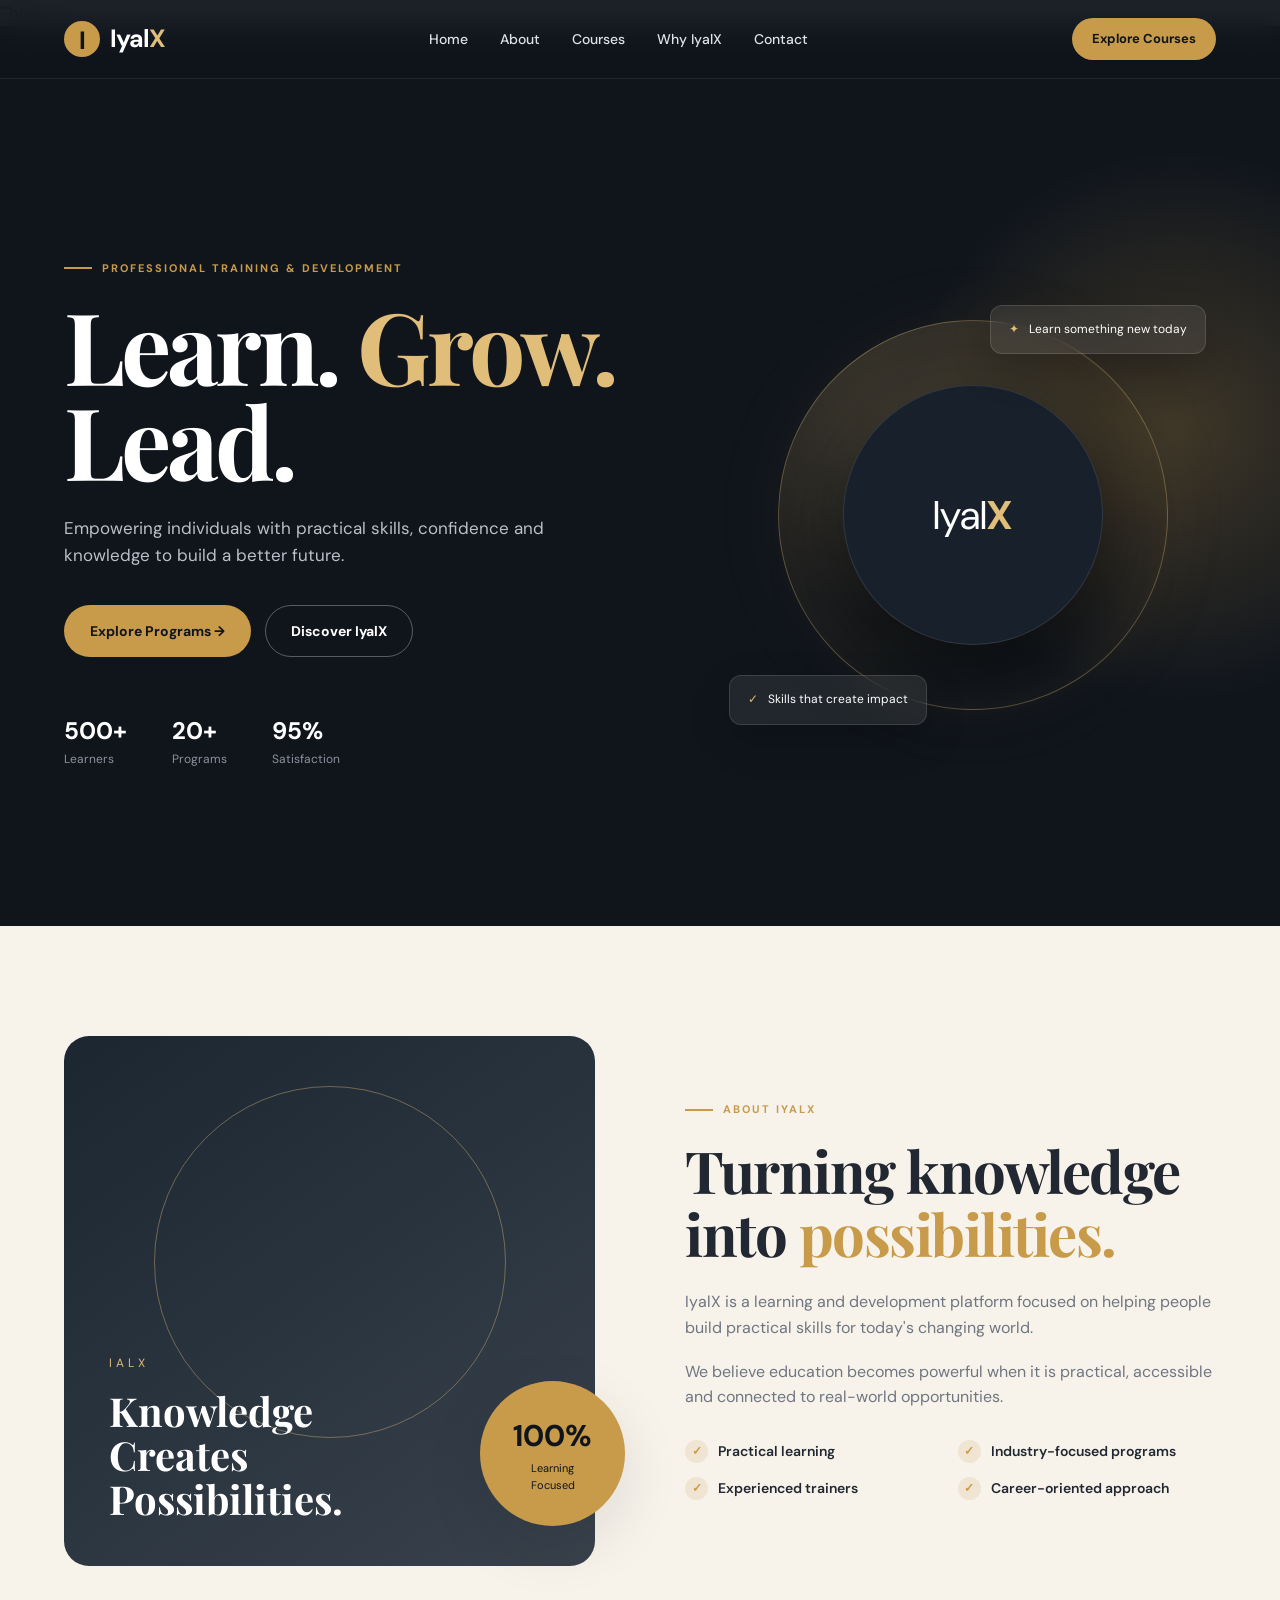
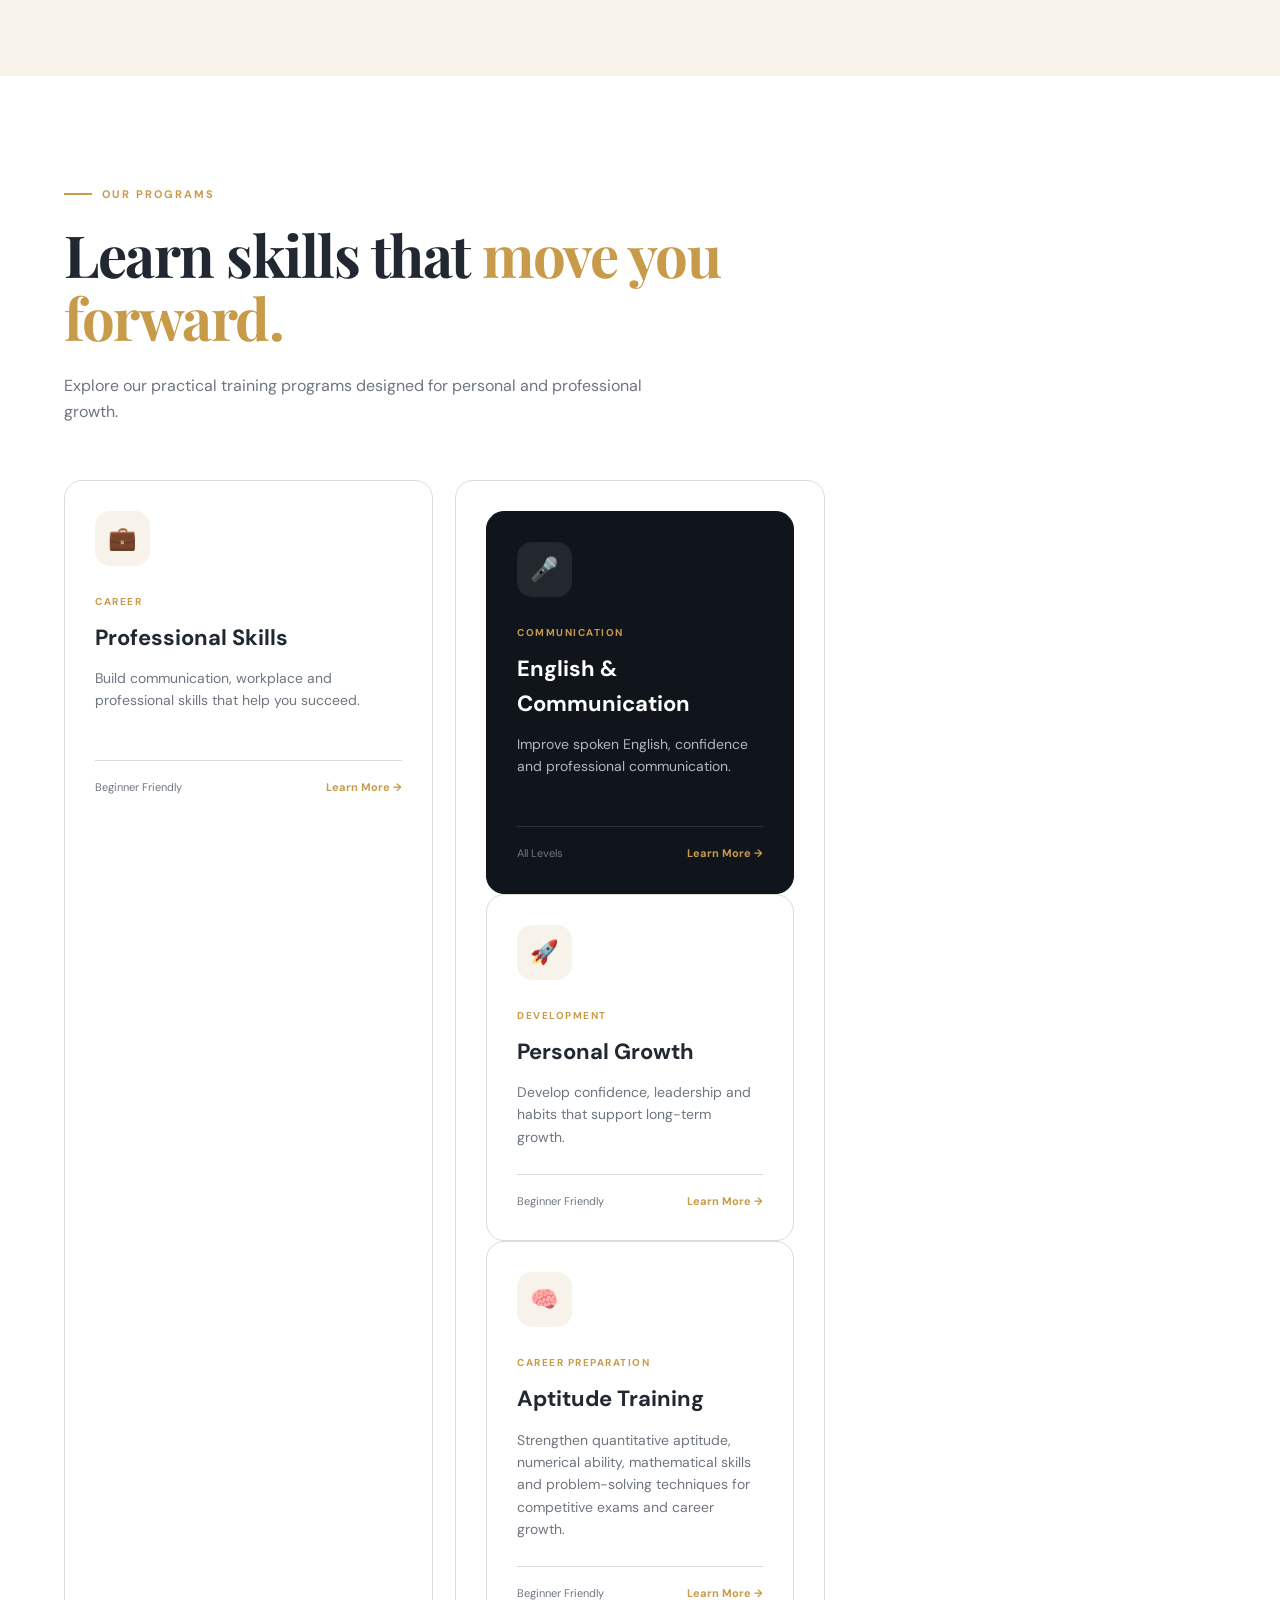
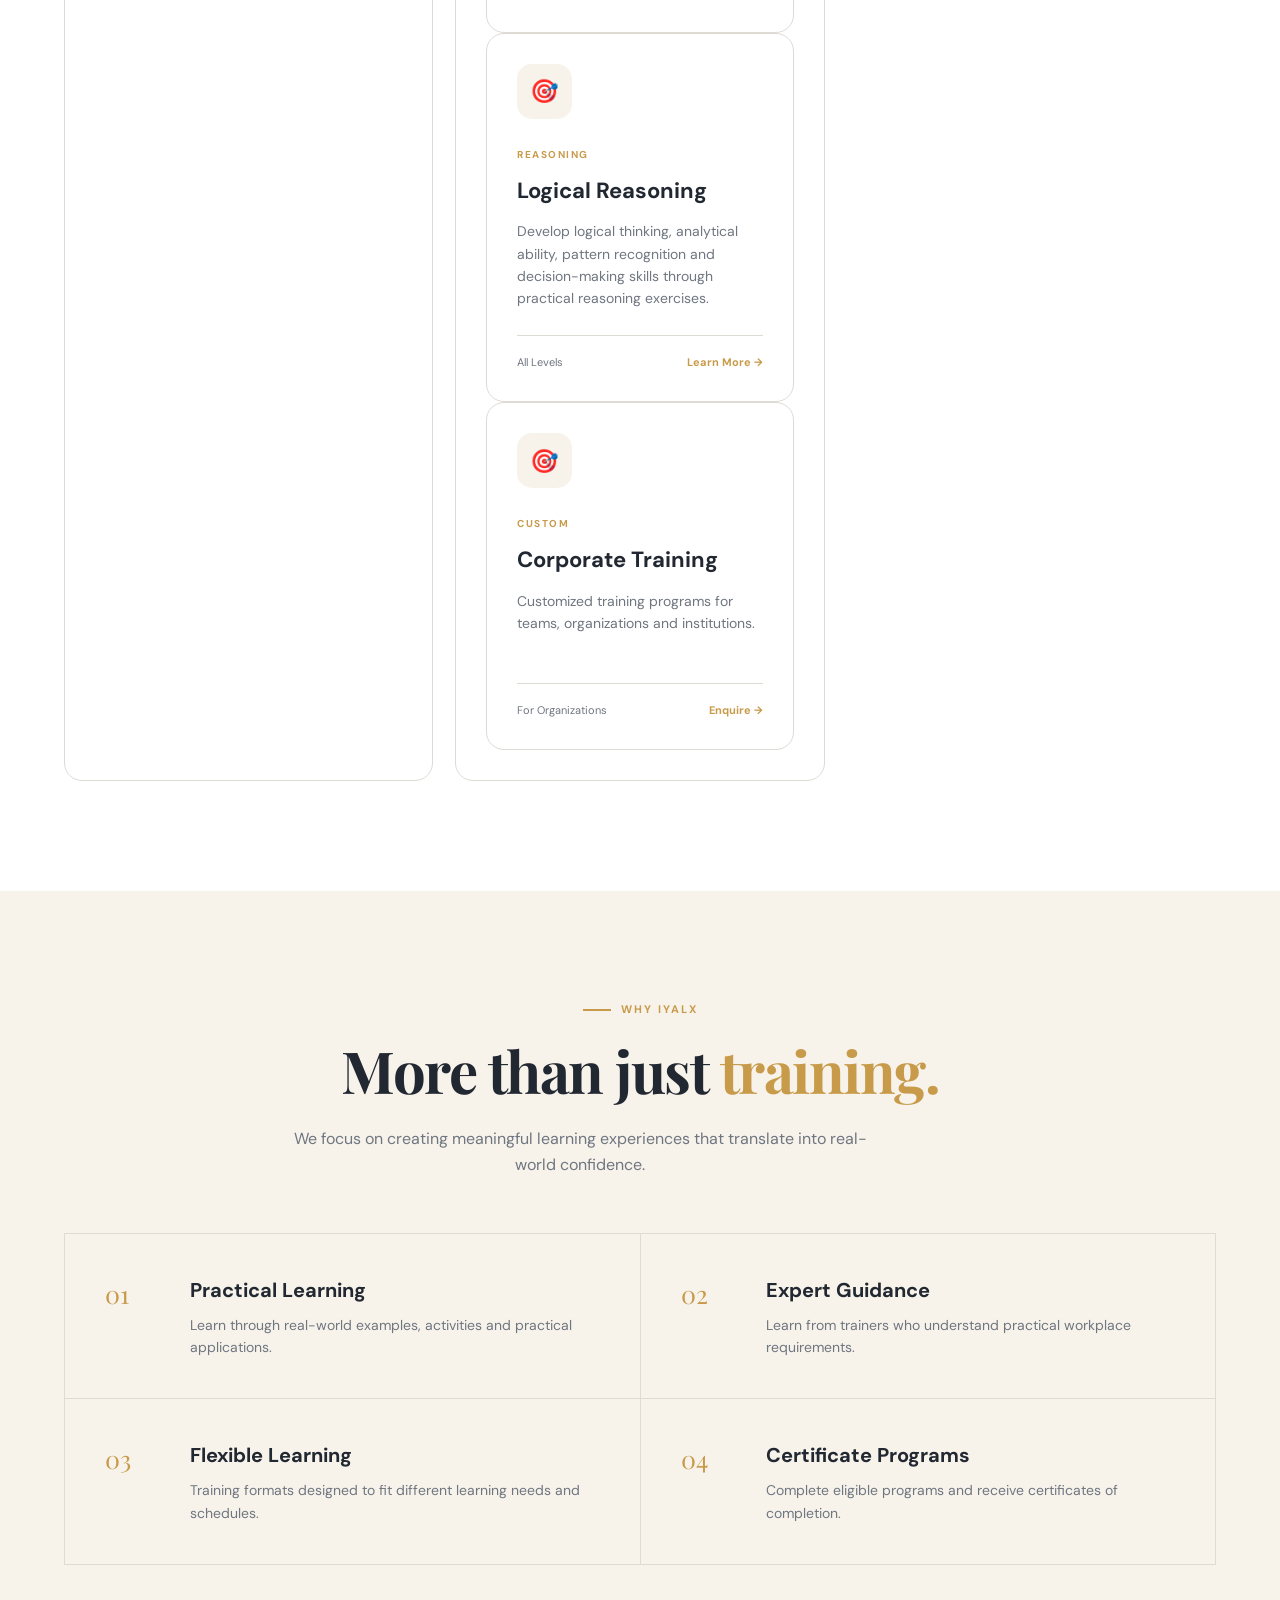
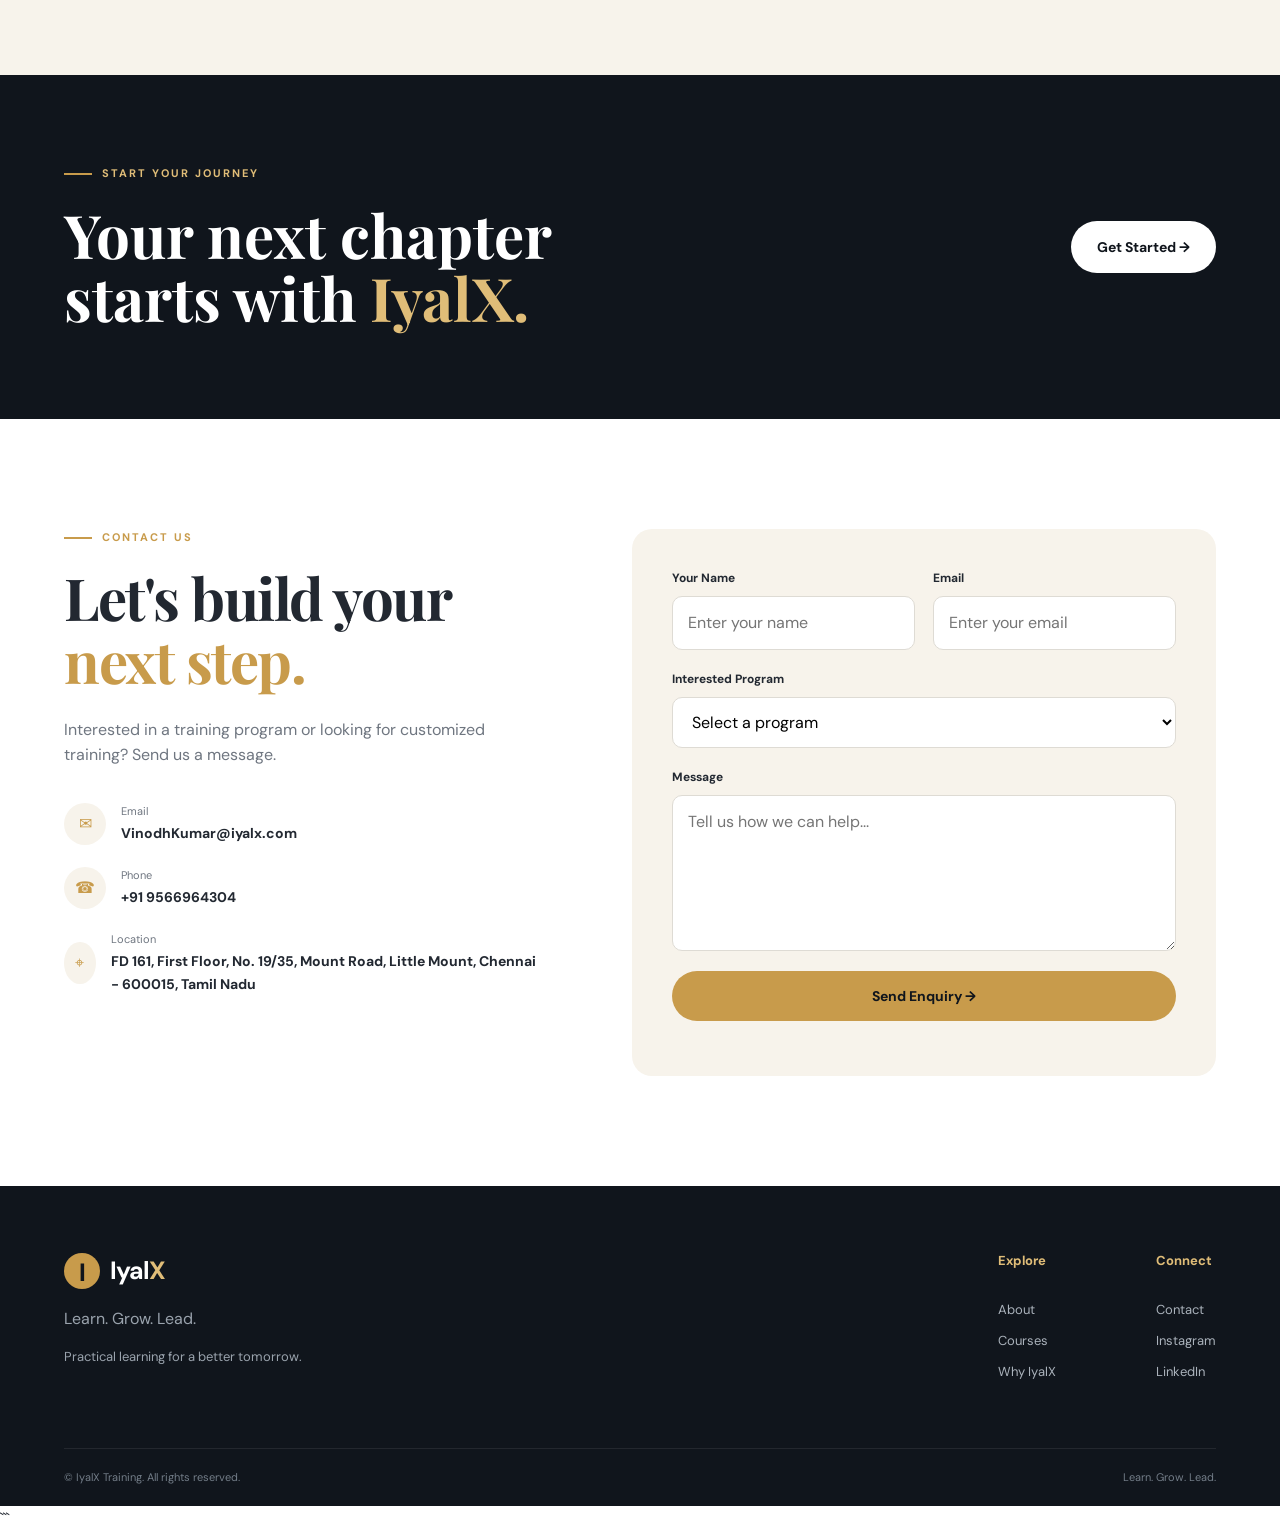
==== commit c30e5f5d: "Update index.html" ====
--- a/index.html
+++ b/index.html
@@ -244,6 +244,8 @@
             </div>
           </article>
 
+          <article class="course-card english-card">
+
           <article class="course-card featured">
 
             <div class="course-icon">🎤</div>
@@ -332,7 +334,6 @@
 
 </article>
           
-          </article>
 
           <article class="course-card">
 
@@ -601,11 +602,6 @@
               <option value="Personal Growth">
                 Personal Growth
               </option>
-
-              <option value="Digital Skills">
-                Digital Skills
-              </option>
-
               
               <option value="Aptitude Training">
                 Aptitude Training
@@ -613,11 +609,6 @@
 
               <option value="Logical Reasoning">
                 Logical Reasoning
-              </option>
-
-
-              <option value="Leadership Development">
-                Leadership Development
               </option>
 
               <option value="Corporate Training">
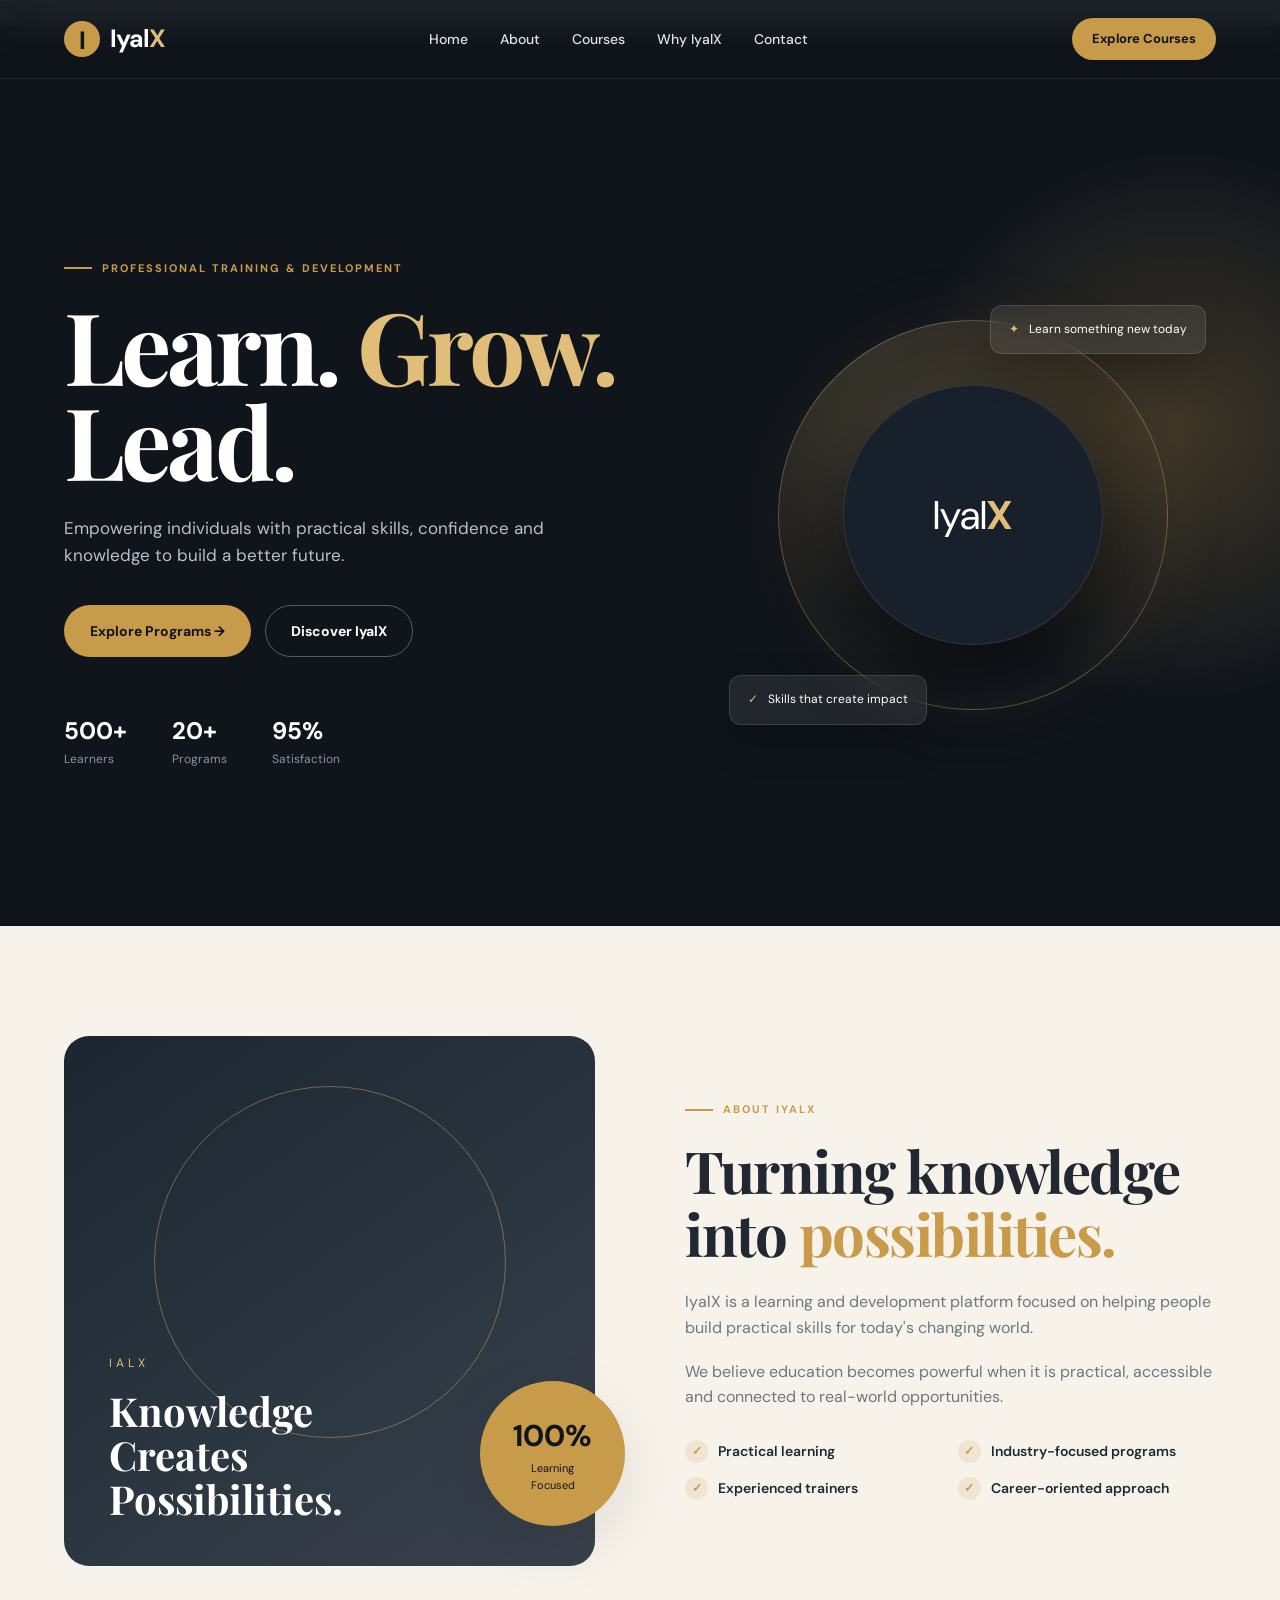
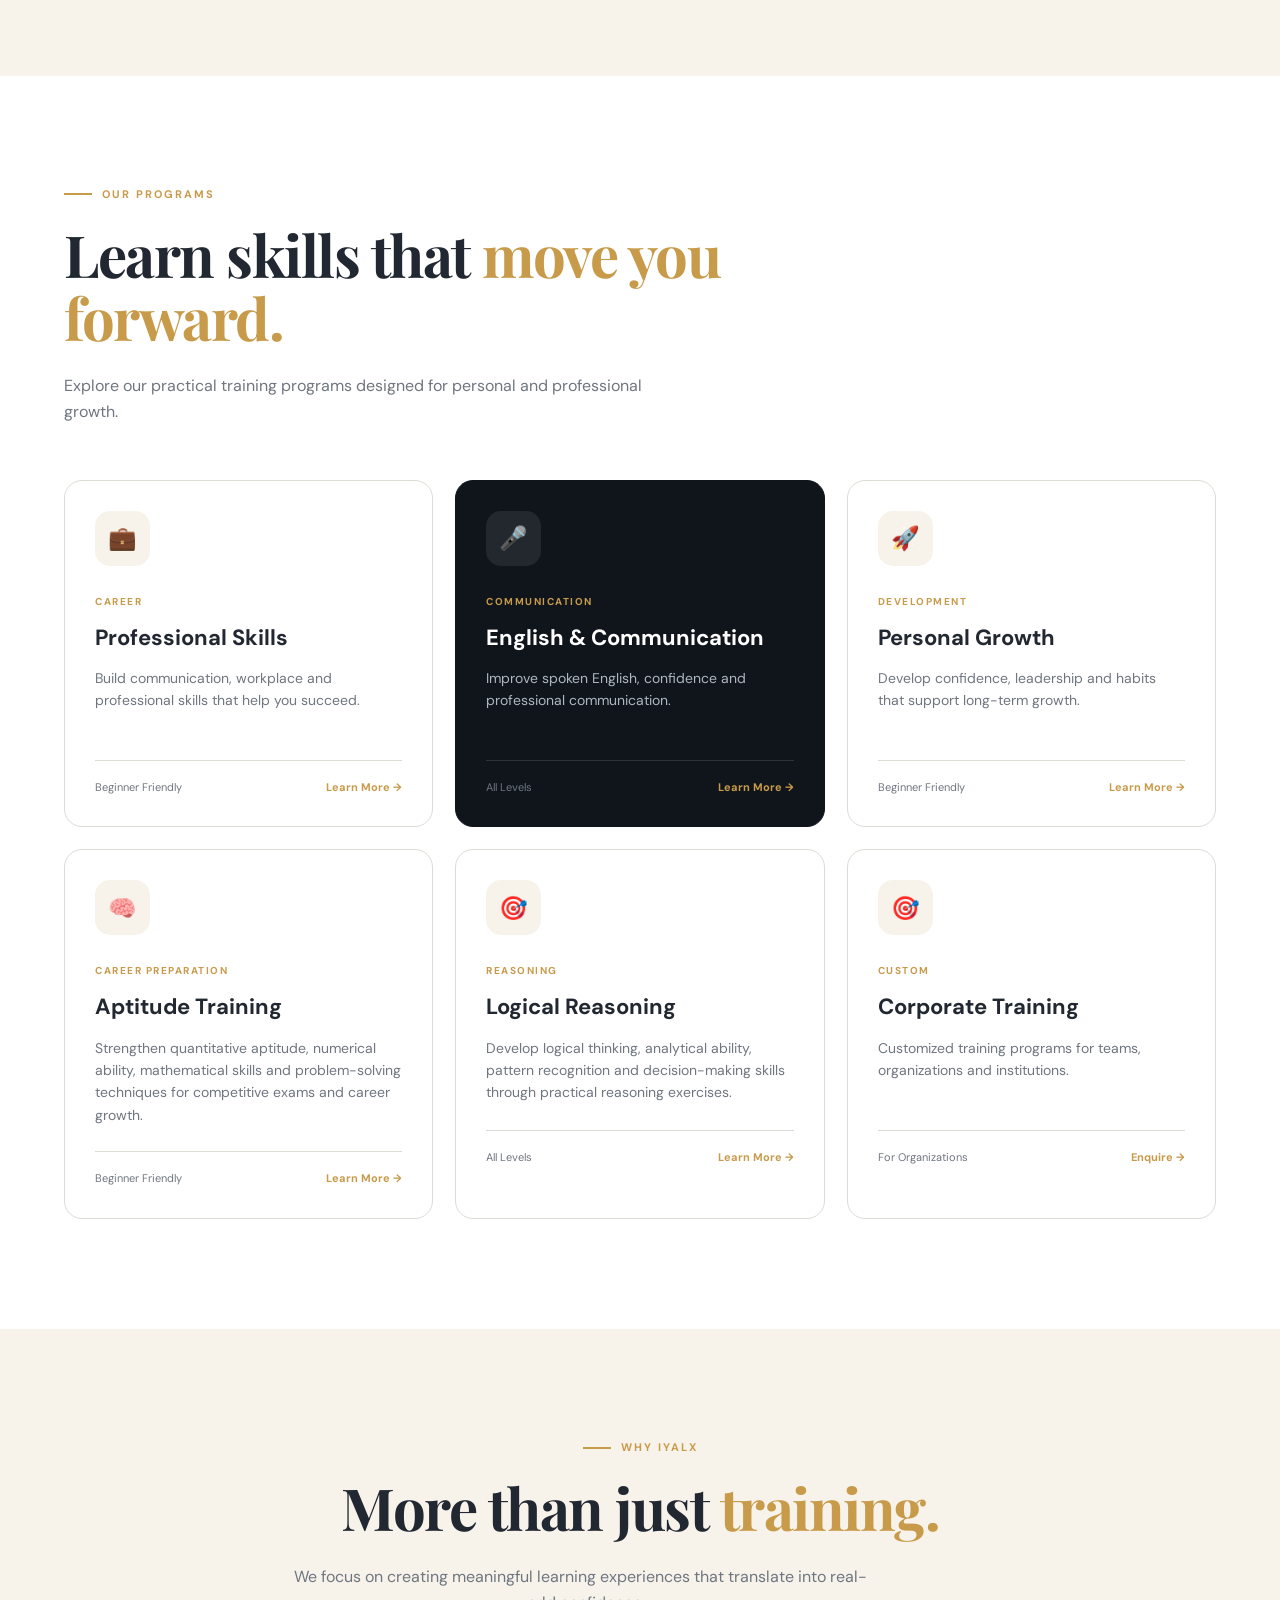
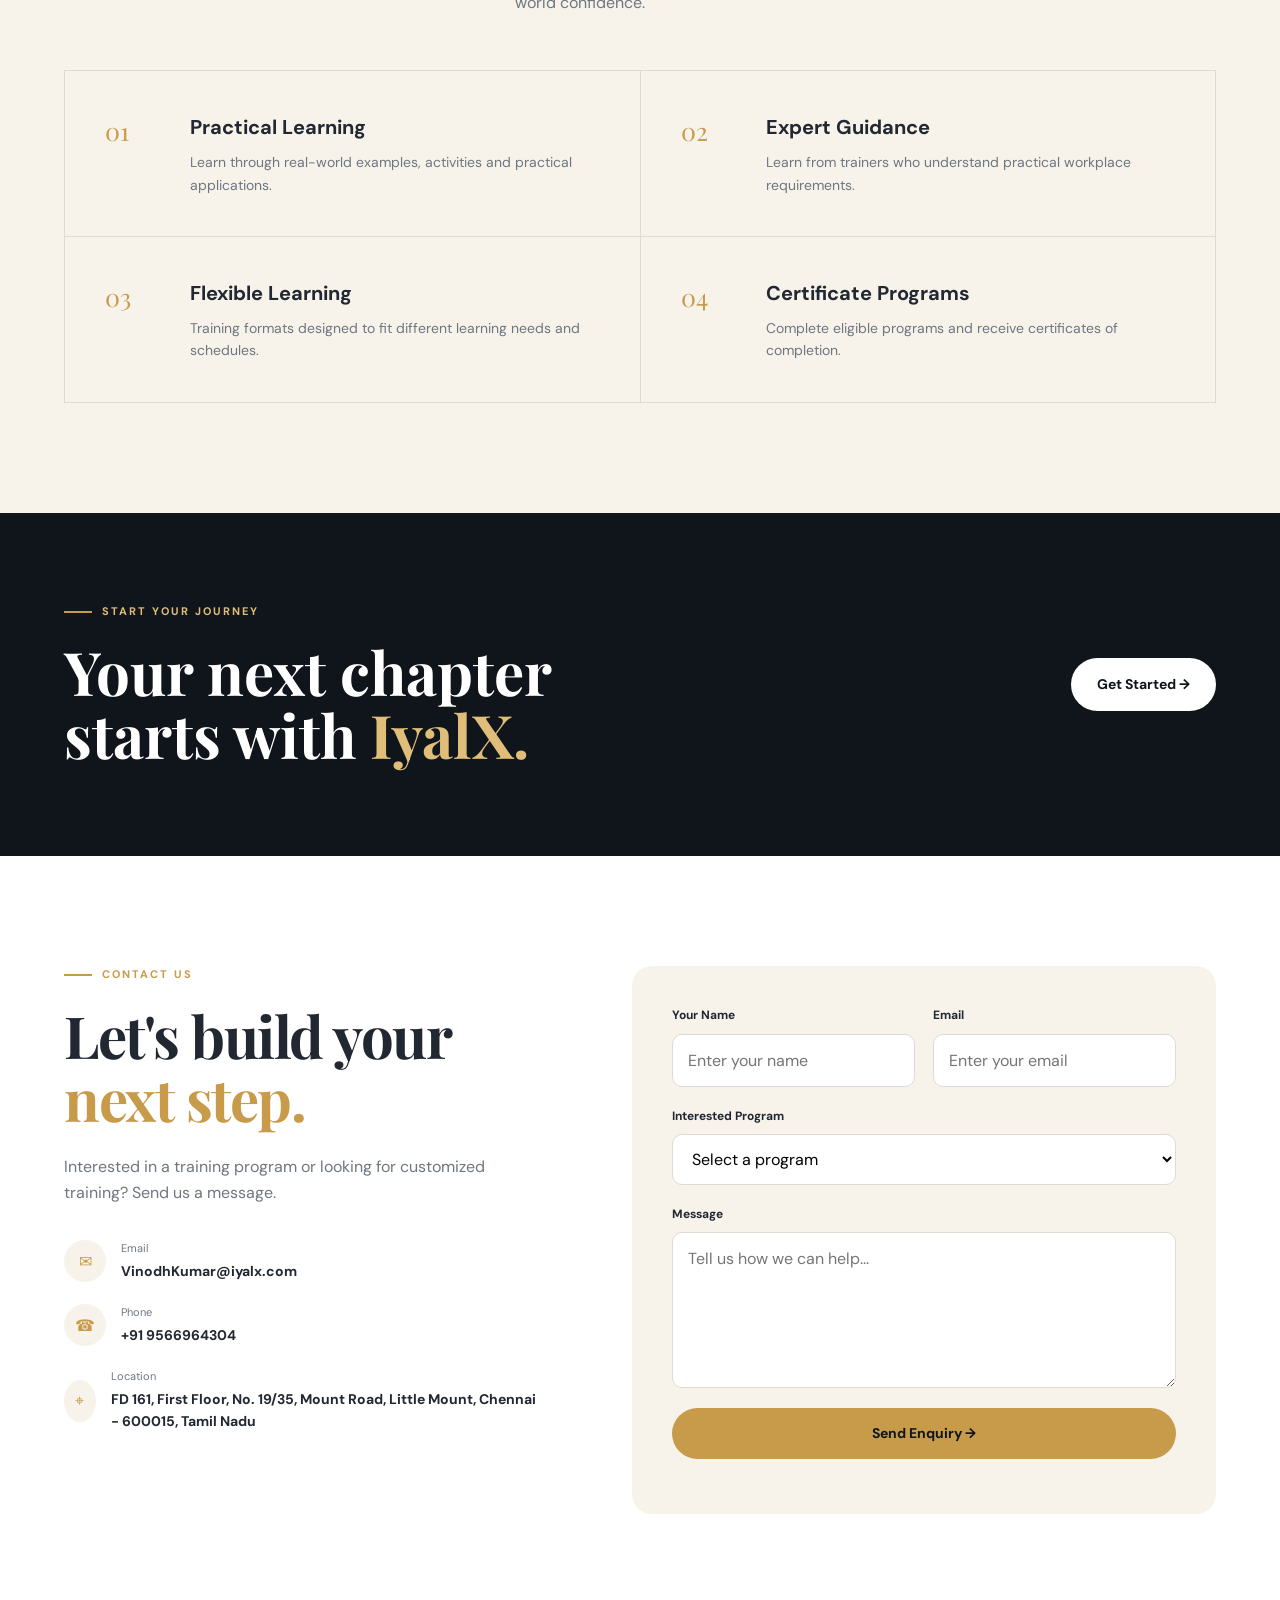
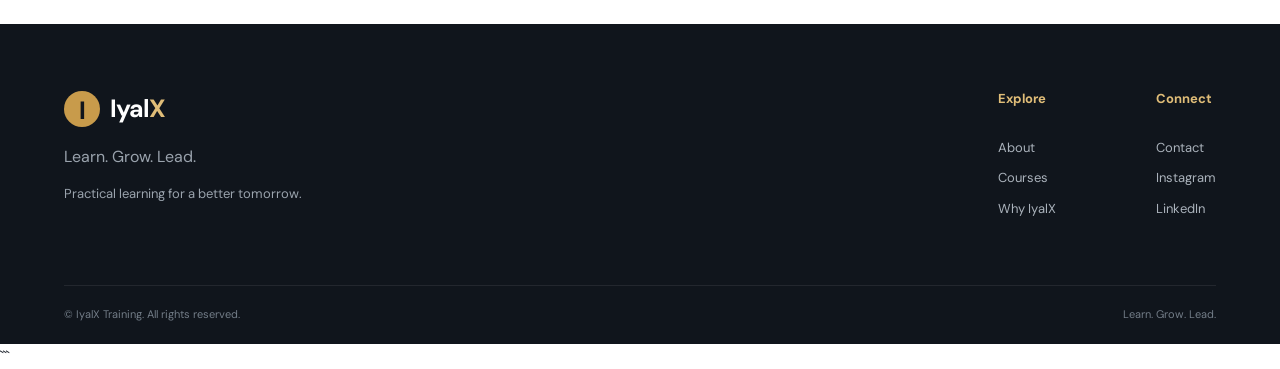
==== commit 4293b80c: "Update index.html" ====
--- a/index.html
+++ b/index.html
@@ -244,8 +244,6 @@
             </div>
           </article>
 
-          <article class="course-card english-card">
-
           <article class="course-card featured">
 
             <div class="course-icon">🎤</div>
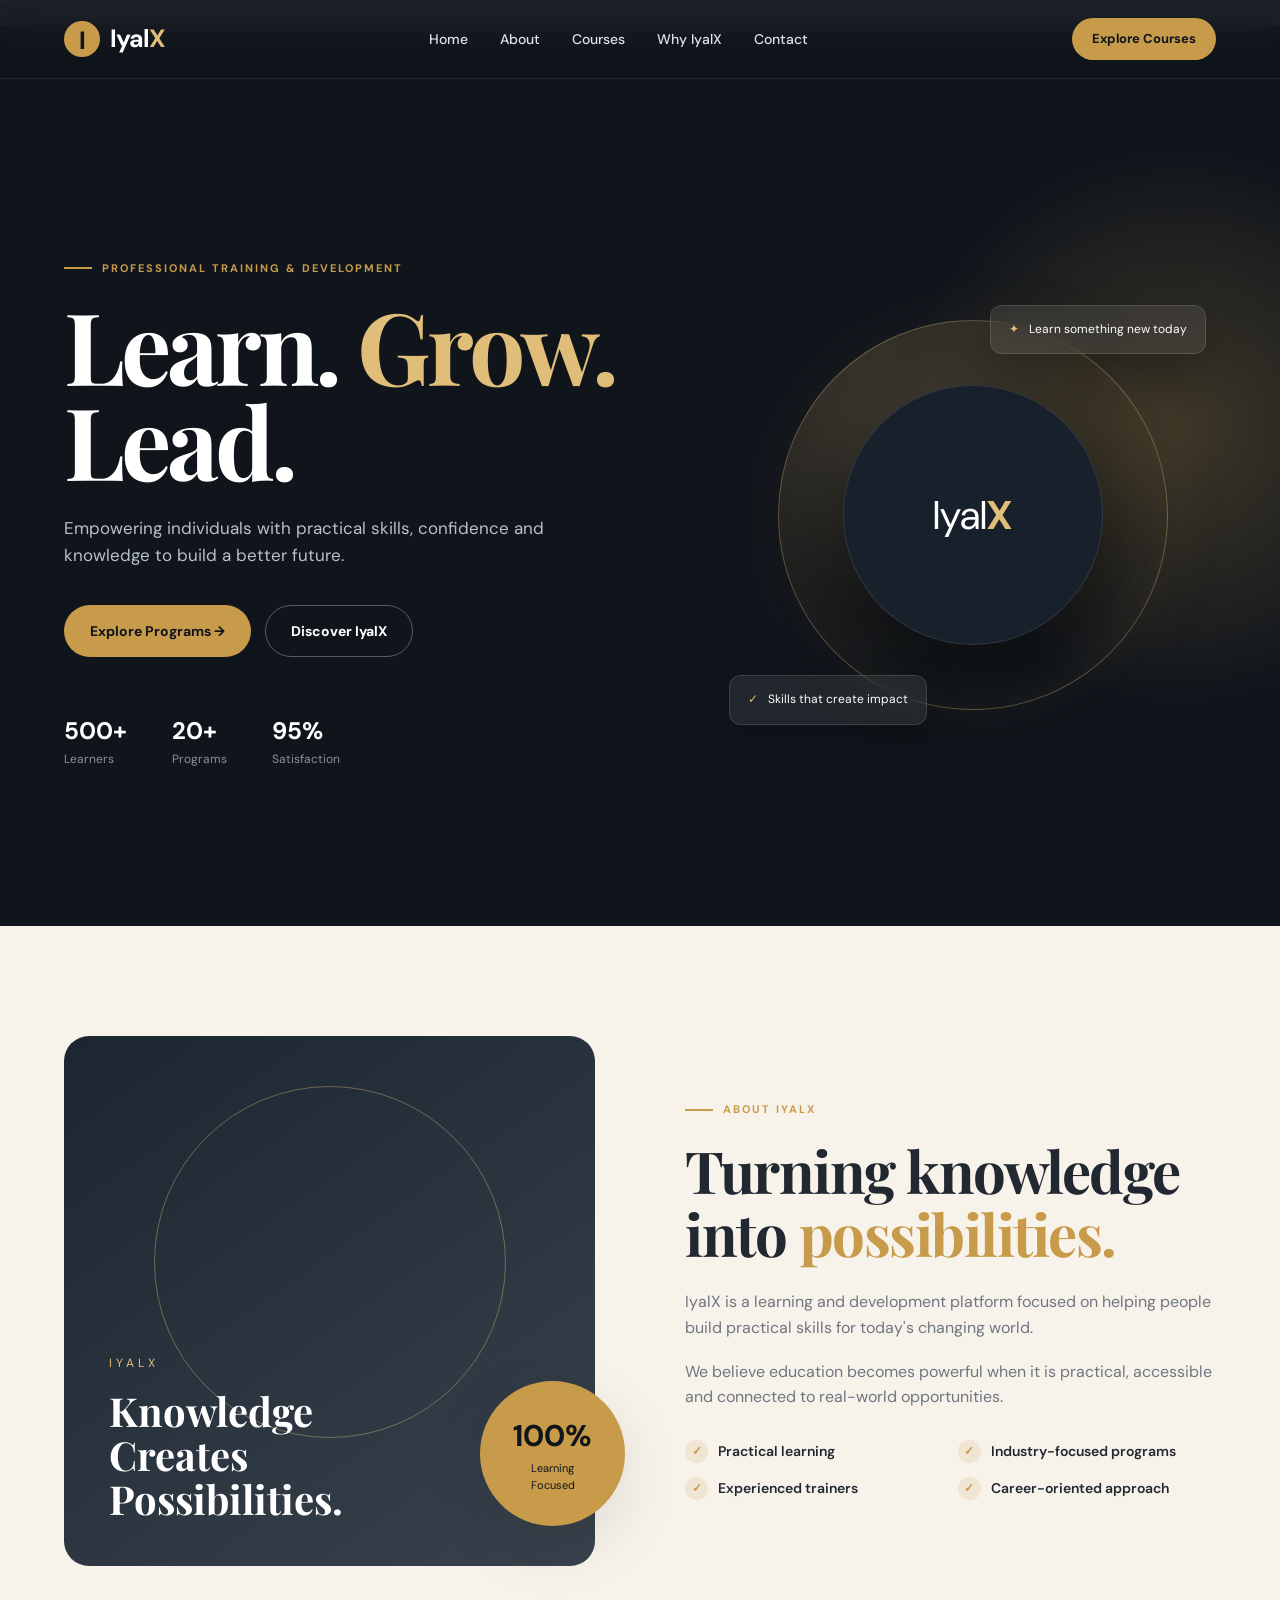
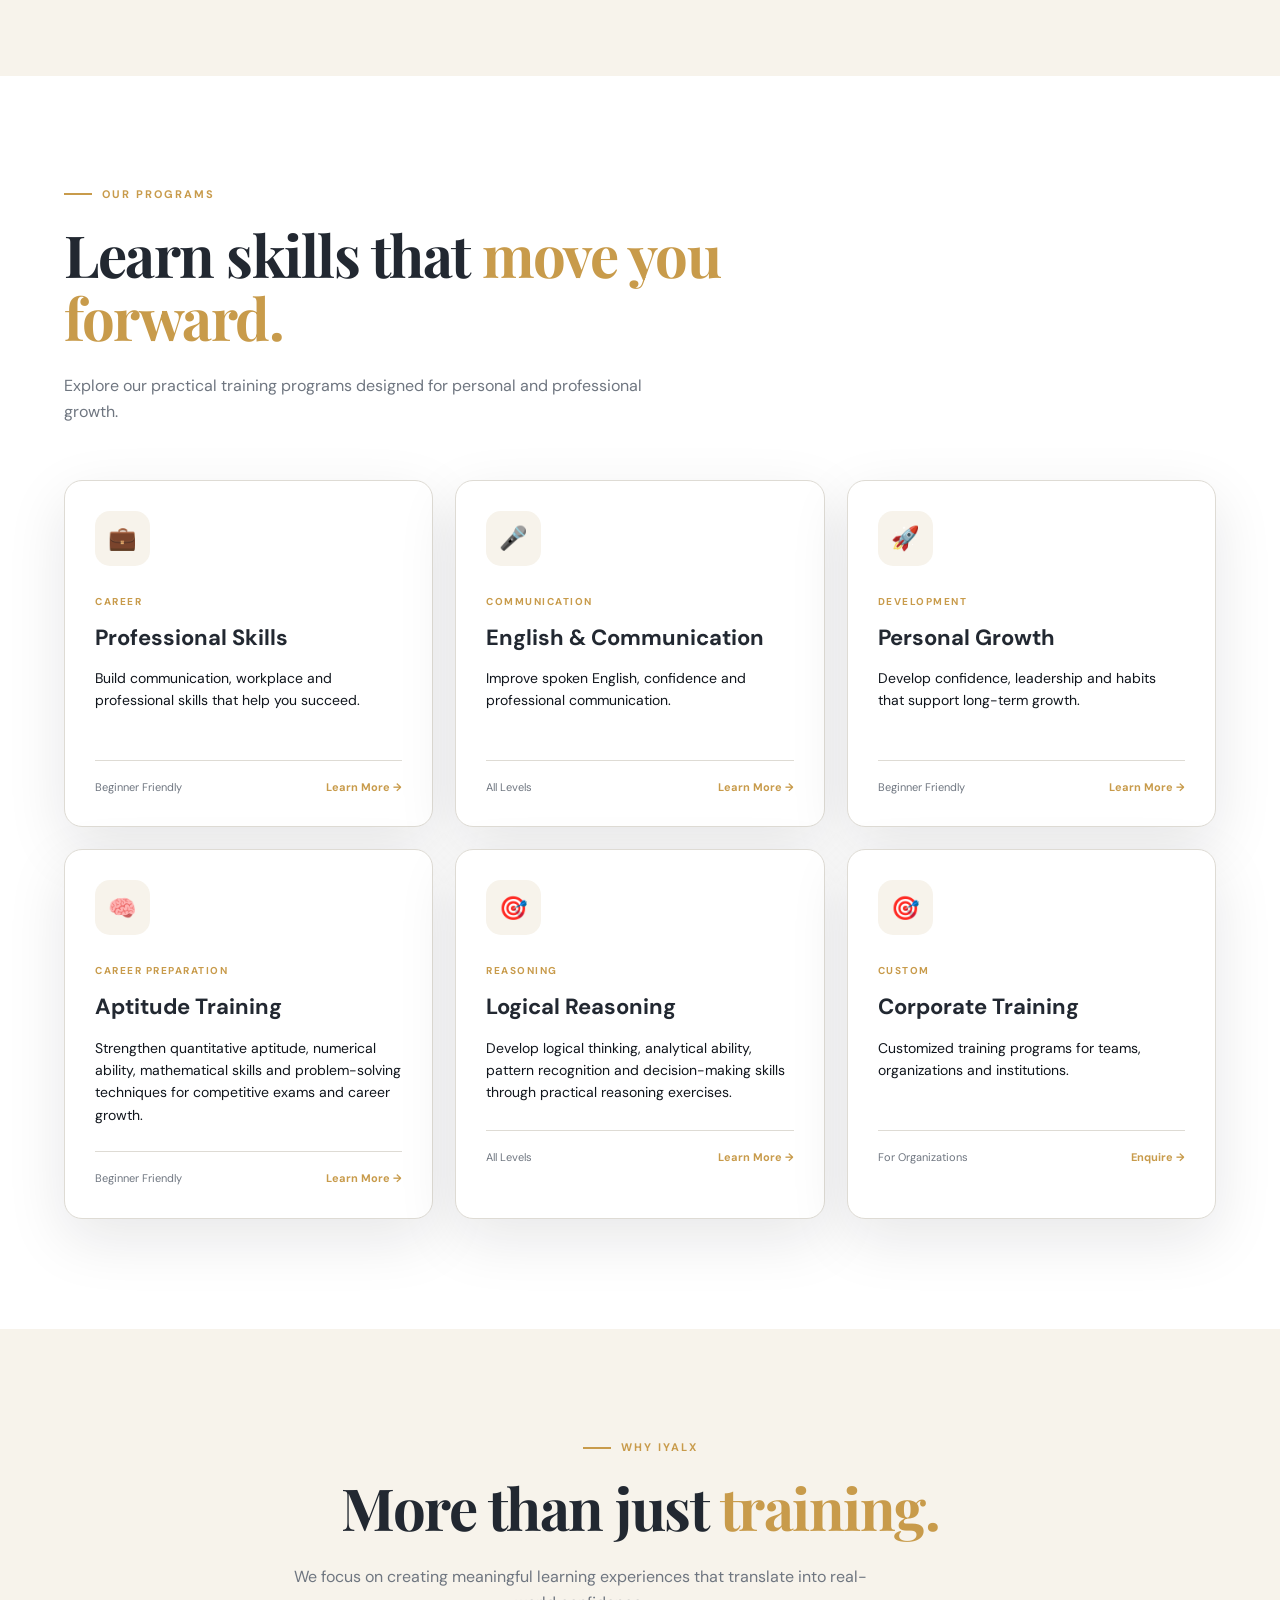
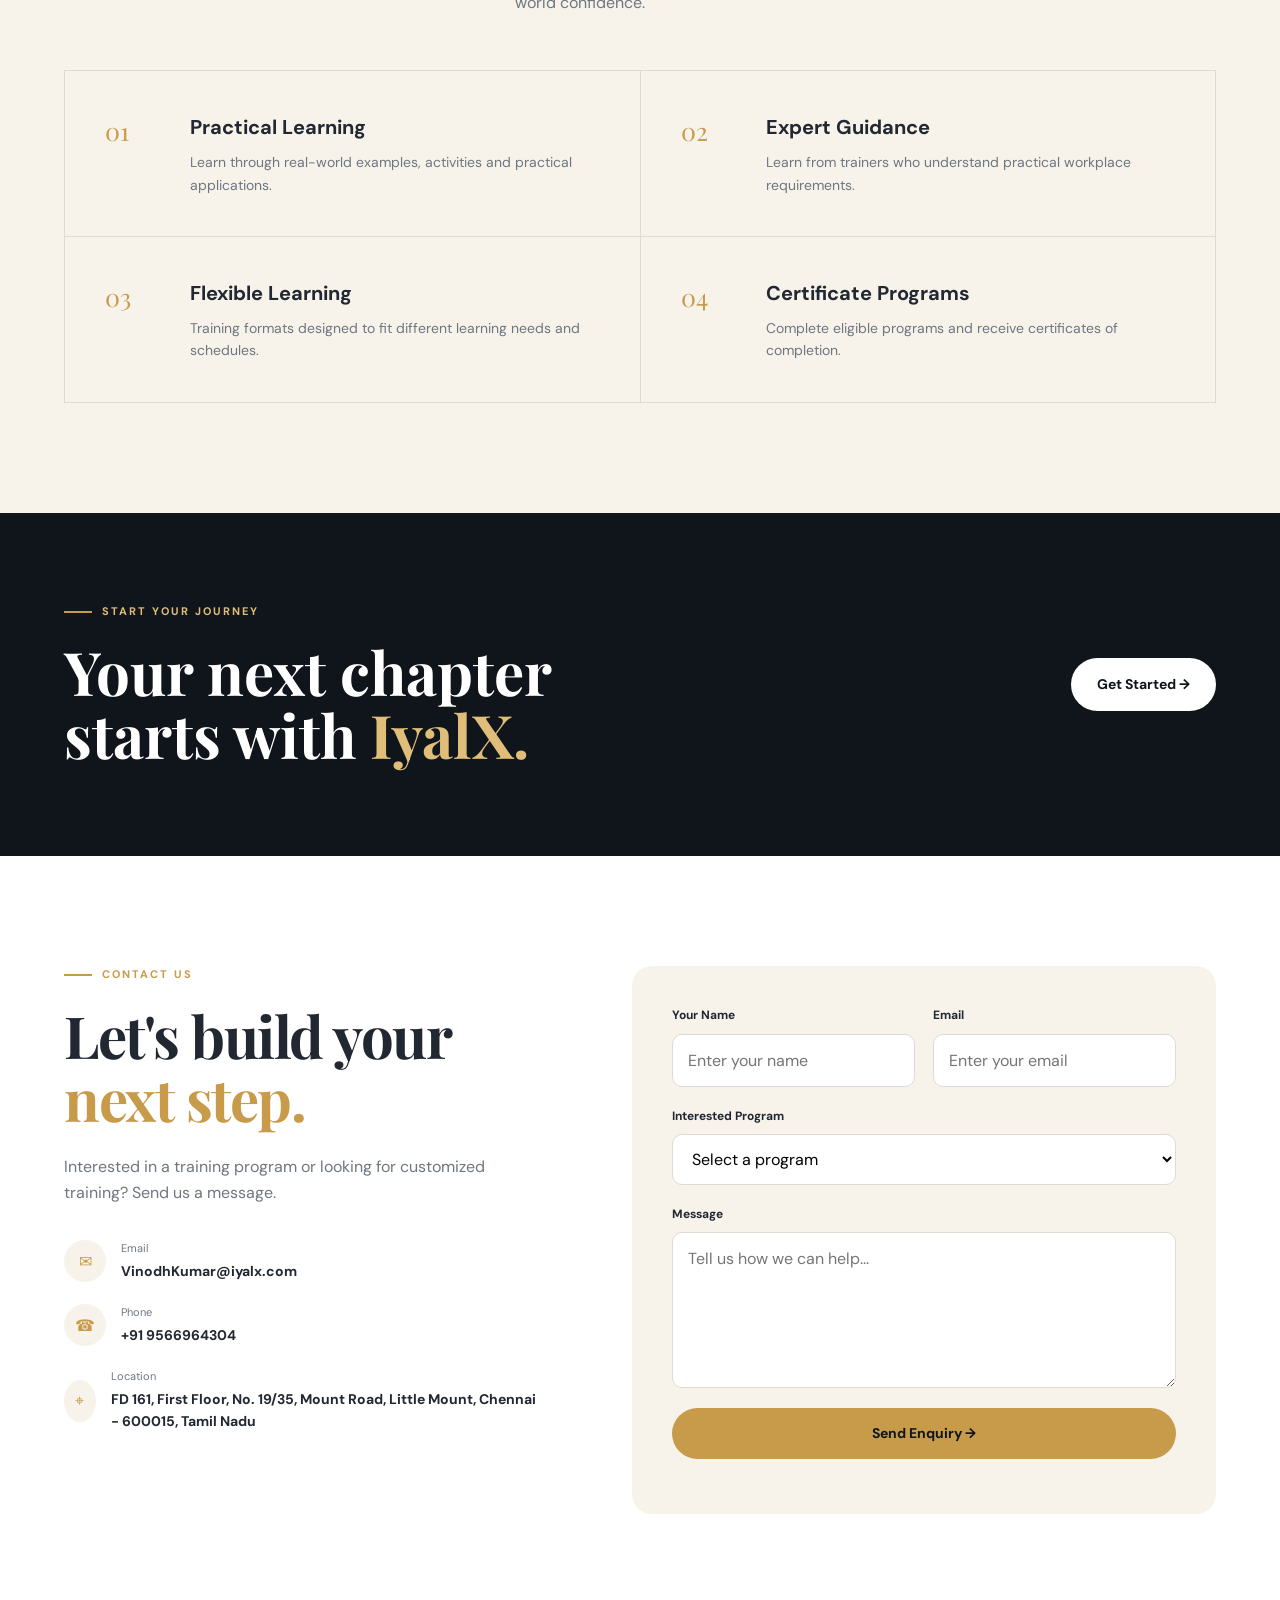
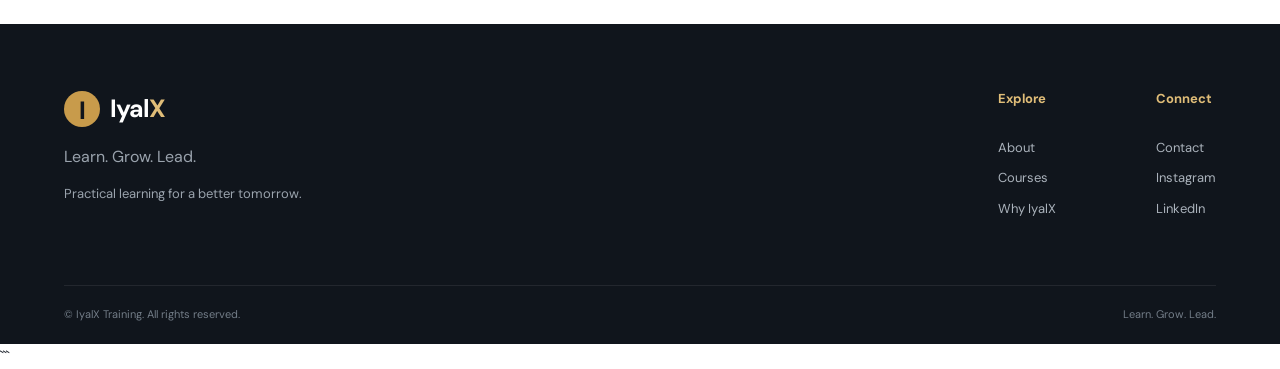
==== commit f0122eec: "Update index.html" ====
--- a/index.html
+++ b/index.html
@@ -137,7 +137,7 @@
         <div class="section-image">
           <div class="image-box">
             <div class="image-content">
-              <span>IALX</span>
+              <span>IYALX</span>
               <strong>Knowledge<br>Creates<br>Possibilities.</strong>
             </div>
           </div>
--- a/style.css
+++ b/style.css
@@ -680,26 +680,24 @@
 
 /* ================= COURSES ================= */
 
+
 .courses {
-  background: white;
+  background: #ffffff;
 }
 
 .section-heading {
   max-width: 700px;
-
   margin-bottom: 55px;
 }
 
 .section-heading > p {
   color: var(--muted);
-
   max-width: 580px;
 }
 
 .center {
   margin-left: auto;
   margin-right: auto;
-
   text-align: center;
 }
 
@@ -707,142 +705,89 @@
   justify-content: center;
 }
 
-
 .course-grid {
   display: grid;
-
-  grid-template-columns:
-    repeat(3, 1fr);
-
+  grid-template-columns: repeat(3, 1fr);
   gap: 22px;
 }
 
-
-.course-card {
+.course-card,
+.course-card.featured {
   padding: 30px;
-
   border: 1px solid var(--border);
-
   border-radius: var(--radius);
-
   position: relative;
-
-  transition: 0.35s;
-
-  background: white;
-}
-
-.course-card:hover {
+  transition: transform 0.35s, box-shadow 0.35s, border-color 0.35s;
+  background: #ffffff;
+  color: var(--text);
+  box-shadow: var(--shadow);
+}
+
+.course-card:hover,
+.course-card.featured:hover {
   transform: translateY(-8px);
-
+  background: #ffffff;
+  border-color: rgba(200, 155, 75, 0.5);
   box-shadow: var(--shadow);
-
-  border-color:
-    rgba(200,155,75,0.5);
-}
-
-
-.course-card.featured {
-  background: var(--dark);
-  color: white;
-
-  border-color: var(--dark);
-}
-
-.popular {
-  position: absolute;
-
-  top: 20px;
-  right: 20px;
-
-  font-size: 9px;
-
-  letter-spacing: 1px;
-
-  color: var(--gold-light);
-}
-
-
-.course-icon {
+}
+
+.course-icon,
+.featured .course-icon {
   width: 55px;
   height: 55px;
-
   display: grid;
   place-items: center;
-
   border-radius: 15px;
-
   background: var(--cream);
-
   font-size: 23px;
-
   margin-bottom: 28px;
 }
-
-.featured .course-icon {
-  background: rgba(255,255,255,0.08);
-}
-
 
 .course-tag {
   font-size: 10px;
-
   color: var(--gold);
-
   font-weight: 700;
-
   letter-spacing: 1.5px;
-
   margin-bottom: 10px;
 }
 
-.course-card h3 {
+.course-card h3,
+.course-card.featured h3 {
   font-size: 22px;
-
   margin-bottom: 12px;
-}
-
-.course-card p {
+  color: var(--text);
+}
+
+.course-card p,
+.course-card.featured p {
+  color: var(--dark);
+  font-size: 14px;
+  min-height: 68px;
+}
+
+.course-footer,
+.course-card.featured .course-footer {
+  margin-top: 25px;
+  padding-top: 18px;
+  border-top: 1px solid var(--border);
+  display: flex;
+  justify-content: space-between;
+  align-items: center;
+  font-size: 11px;
   color: var(--muted);
-
-  font-size: 14px;
-
-  min-height: 68px;
-}
-
-.featured p {
-  color: #aeb7c0;
-}
-
-
-.course-footer {
-  margin-top: 25px;
-
-  padding-top: 18px;
-
-  border-top:
-    1px solid var(--border);
-
-  display: flex;
-
-  justify-content: space-between;
-
-  align-items: center;
-
-  font-size: 11px;
-
-  color: var(--muted);
-}
-
-.featured .course-footer {
-  border-color: rgba(255,255,255,0.12);
 }
 
 .course-footer a {
   color: var(--gold);
-
   font-weight: 700;
 }
+
+/* Keep the Popular label visible */
+.course-card .popular {
+  background: var(--gold);
+  color: #ffffff;
+}
+
 
 
 /* ================= WHY US ================= */
@@ -1327,3 +1272,283 @@
   box-shadow:
     0 8px 30px rgba(0, 0, 0, 0.2);
 }
+
+
+/* =====================================================
+   IYALX TRAINING — MOBILE RESPONSIVE IMPROVEMENTS
+   Additions that preserve the existing desktop design
+===================================================== */
+
+html {
+  max-width: 100%;
+  overflow-x: clip;
+}
+
+body {
+  width: 100%;
+  overflow-x: clip;
+}
+
+@media (max-width: 900px) {
+  .hero-content {
+    gap: 35px;
+  }
+
+  .two-column {
+    gap: 45px;
+  }
+
+  .contact-grid {
+    gap: 40px;
+  }
+
+  .course-card,
+  .course-card.featured {
+    padding: 24px;
+  }
+
+  .feature {
+    padding: 30px;
+    gap: 18px;
+  }
+
+  .footer-links {
+    gap: 50px;
+  }
+}
+
+@media (max-width: 600px) {
+  .container {
+    width: min(100% - 36px, 100%);
+  }
+
+  .nav-container {
+    height: 68px;
+  }
+
+  .navbar nav.active {
+    top: 68px;
+    padding: 22px 18px;
+  }
+
+  .logo {
+    font-size: 22px;
+    gap: 8px;
+  }
+
+  .logo-mark {
+    width: 32px;
+    height: 32px;
+  }
+
+  .menu-toggle {
+    padding: 8px;
+    line-height: 1;
+  }
+
+  .hero {
+    min-height: auto;
+    padding-top: 68px;
+  }
+
+  .hero-content {
+    grid-template-columns: minmax(0, 1fr);
+    padding-top: 64px;
+    padding-bottom: 60px;
+  }
+
+  .hero h1 {
+    font-size: clamp(42px, 12vw, 58px);
+    line-height: 1.02;
+    letter-spacing: -1.8px;
+    overflow-wrap: anywhere;
+  }
+
+  .hero-text > p {
+    font-size: 15px;
+    margin-bottom: 26px;
+  }
+
+  .hero-buttons {
+    gap: 12px;
+  }
+
+  .hero-buttons .btn {
+    width: 100%;
+    min-height: 48px;
+  }
+
+  .hero-stats {
+    flex-wrap: wrap;
+    gap: 18px 26px;
+    margin-top: 36px;
+  }
+
+  .hero-stats div {
+    min-width: 75px;
+  }
+
+  .hero-stats strong {
+    font-size: 20px;
+  }
+
+  .section {
+    padding: 64px 0;
+  }
+
+  .section-content h2,
+  .section-heading h2,
+  .contact-info h2,
+  .cta h2 {
+    font-size: clamp(30px, 8vw, 42px);
+    letter-spacing: -0.8px;
+    overflow-wrap: anywhere;
+  }
+
+  .section-heading {
+    margin-bottom: 32px;
+  }
+
+  .course-grid {
+    grid-template-columns: minmax(0, 1fr);
+    gap: 16px;
+  }
+
+  .course-card,
+  .course-card.featured {
+    min-width: 0;
+    padding: 22px;
+    border-radius: 16px;
+  }
+
+  .course-card h3,
+  .course-card.featured h3 {
+    font-size: 20px;
+  }
+
+  .course-card p,
+  .course-card.featured p {
+    min-height: 0;
+  }
+
+  .course-footer,
+  .course-card.featured .course-footer {
+    gap: 12px;
+    flex-wrap: wrap;
+  }
+
+  .two-column,
+  .contact-grid {
+    grid-template-columns: minmax(0, 1fr);
+    gap: 34px;
+  }
+
+  .image-box {
+    height: 360px;
+  }
+
+  .image-content {
+    padding: 28px;
+  }
+
+  .image-content strong {
+    font-size: clamp(28px, 8vw, 36px);
+  }
+
+  .experience-badge {
+    width: 112px;
+    height: 112px;
+    right: 8px;
+    bottom: 20px;
+  }
+
+  .experience-badge strong {
+    font-size: 25px;
+  }
+
+  .check-list {
+    grid-template-columns: minmax(0, 1fr);
+  }
+
+  .features {
+    grid-template-columns: minmax(0, 1fr);
+  }
+
+  .feature {
+    grid-template-columns: 42px minmax(0, 1fr);
+    gap: 14px;
+    padding: 24px 18px;
+  }
+
+  .cta {
+    padding: 64px 0;
+  }
+
+  .cta-content {
+    align-items: stretch;
+    gap: 24px;
+  }
+
+  .cta-content .btn {
+    width: 100%;
+    min-height: 48px;
+  }
+
+  .contact-form {
+    padding: 22px 18px;
+  }
+
+  .form-row {
+    grid-template-columns: minmax(0, 1fr);
+    gap: 0;
+  }
+
+  .form-group input,
+  .form-group select,
+  .form-group textarea {
+    min-height: 46px;
+    font-size: 16px;
+  }
+
+  .submit-button {
+    min-height: 48px;
+  }
+
+  .footer-main {
+    padding: 48px 0;
+    gap: 32px;
+  }
+
+  .footer-links {
+    flex-wrap: wrap;
+    gap: 28px 42px;
+  }
+
+  .footer-bottom {
+    gap: 10px;
+    align-items: flex-start;
+  }
+}
+
+@media (max-width: 360px) {
+  .container {
+    width: calc(100% - 28px);
+  }
+
+  .hero h1 {
+    font-size: 40px;
+  }
+
+  .hero-stats {
+    gap: 16px;
+  }
+
+  .course-card,
+  .course-card.featured {
+    padding: 18px;
+  }
+
+  .footer-links {
+    gap: 24px;
+  }
+}
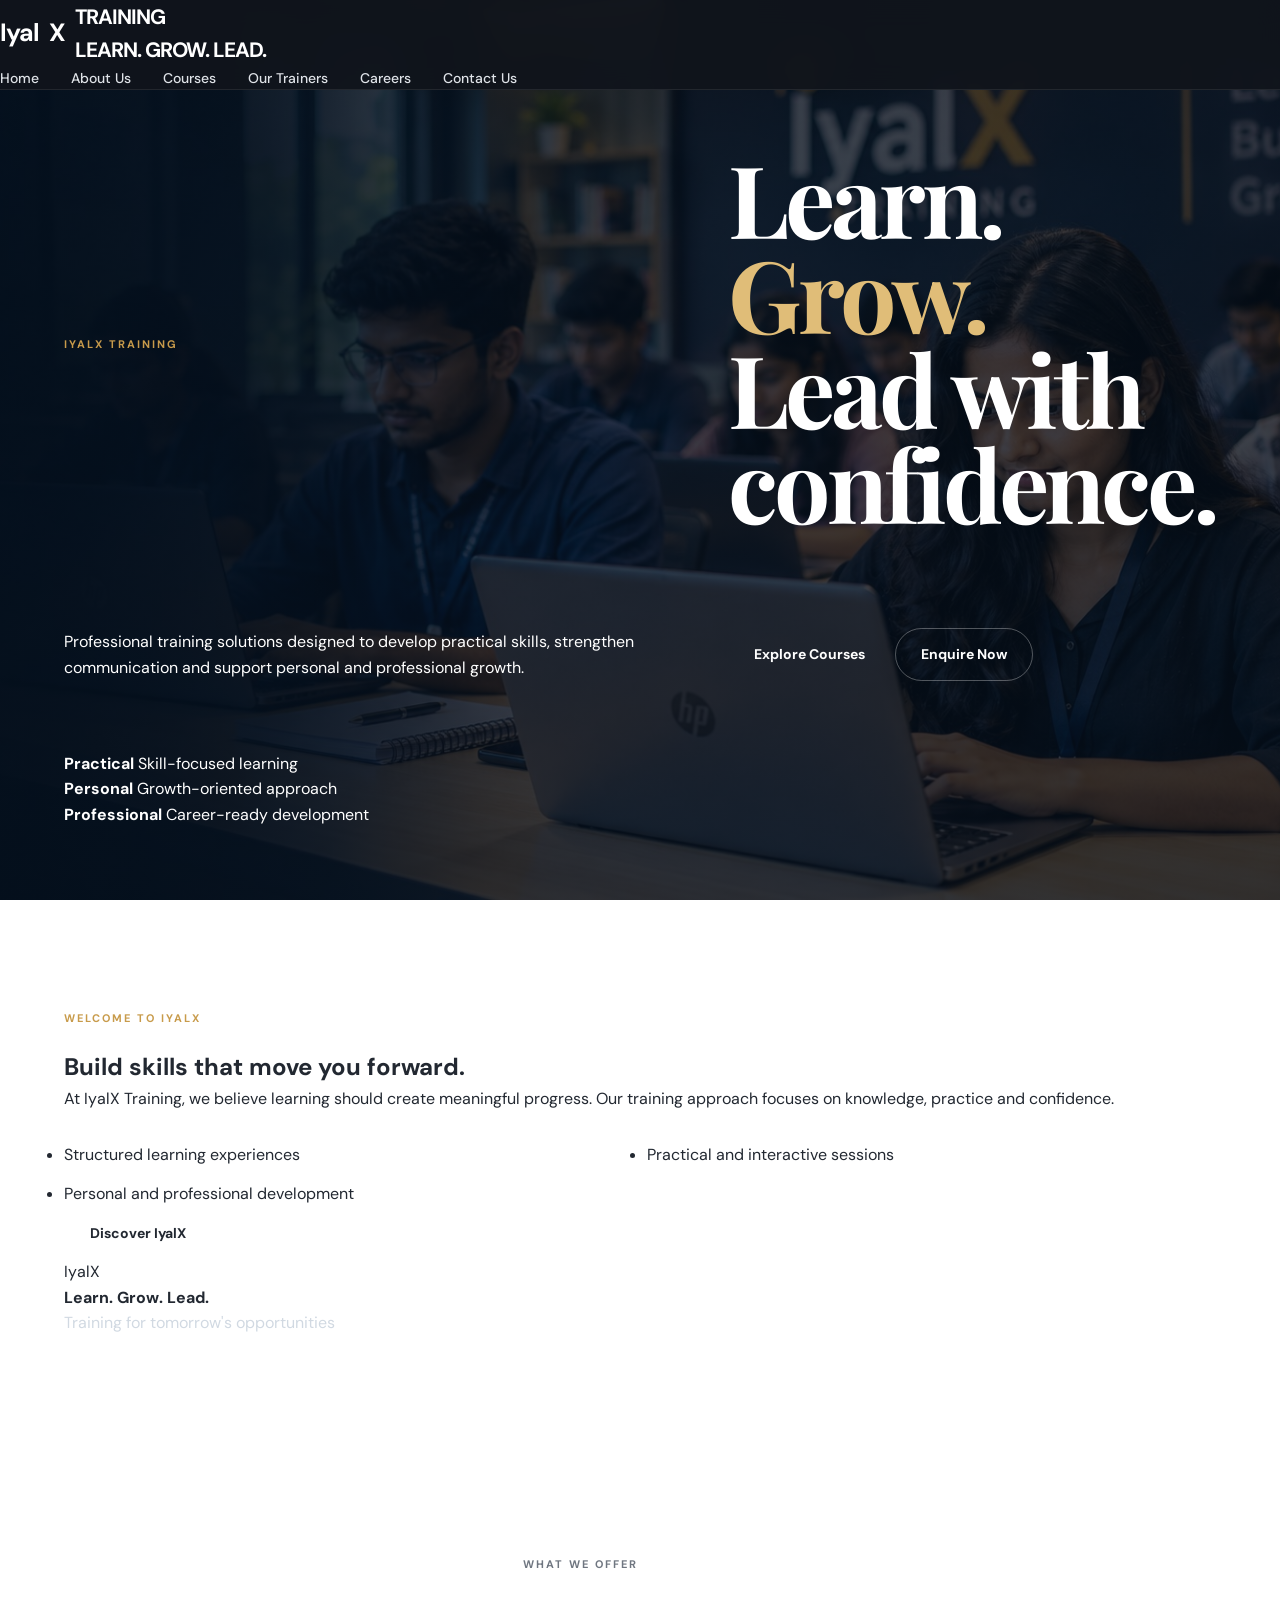
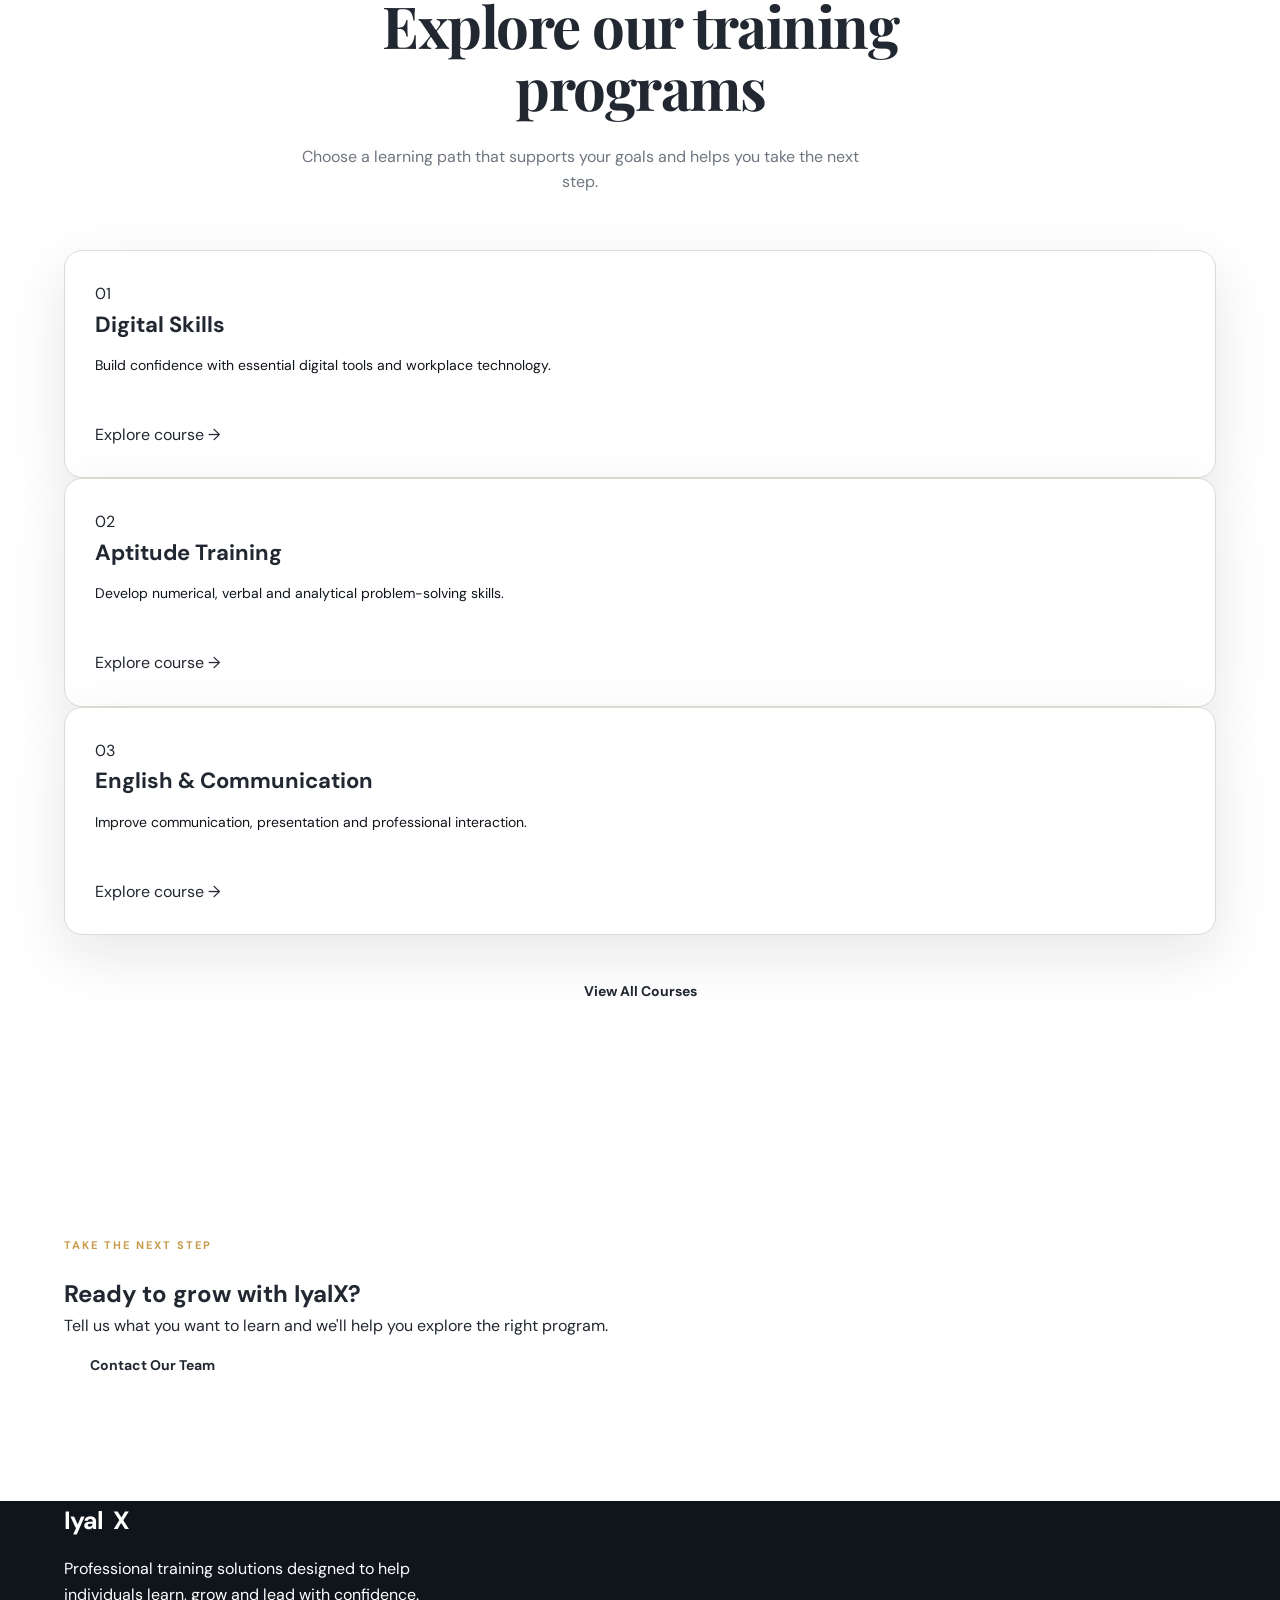
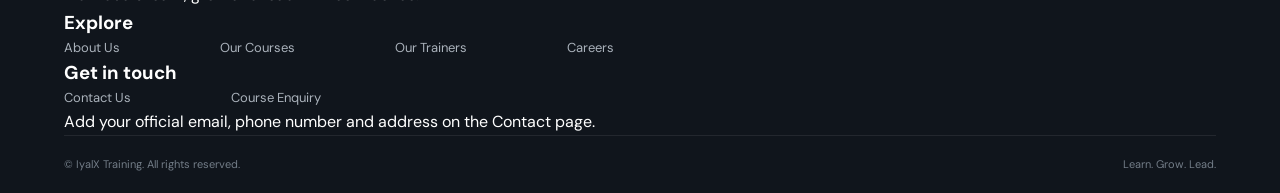
==== commit 50befdd4: "Update index.html" ====
--- a/index.html
+++ b/index.html
@@ -1,735 +1,171 @@
-```html
+
 <!DOCTYPE html>
 <html lang="en">
 <head>
   <meta charset="UTF-8">
   <meta name="viewport" content="width=device-width, initial-scale=1.0">
-
-  <title>IyalX Training | Learn. Grow. Lead.</title>
-  <meta name="description" content="IyalX Training - Professional training programs designed to help you learn, grow and lead.">
-
-  <link rel="stylesheet" href="style.css">
-
-  <!-- Google Font -->
+  <meta name="description" content="IyalX Training offers professional training solutions to build skills, confidence and careers.">
+  <meta name="theme-color" content="#101c2c">
+  <title>Learn. Grow. Lead. | IyalX Training</title>
   <link rel="preconnect" href="https://fonts.googleapis.com">
   <link rel="preconnect" href="https://fonts.gstatic.com" crossorigin>
-  <link href="https://fonts.googleapis.com/css2?family=DM+Sans:wght@400;500;600;700&family=Playfair+Display:wght@600;700&display=swap" rel="stylesheet">
+  <link href="https://fonts.googleapis.com/css2?family=DM+Sans:wght@400;500;600;700;800&family=Playfair+Display:wght@600;700&display=swap" rel="stylesheet">
+  <link rel="stylesheet" href="style.css">
 </head>
-
 <body>
 
-  <!-- ================= NAVBAR ================= -->
+<header class="site-header">
+  <div class="container navbar">
+    <a class="logo" href="index.html" aria-label="IyalX Training home">
+      Iyal<span>X</span><small>TRAINING<br>LEARN. GROW. LEAD.</small>
+    </a>
+    <button class="menu-toggle" type="button" aria-label="Open menu"
+      aria-expanded="false" aria-controls="primary-navigation">☰</button>
+    <nav class="nav-menu" id="primary-navigation" aria-label="Main navigation">
+      <a href="index.html">Home</a>
+      <a href="about.html">About Us</a>
+      <a href="courses.html">Courses</a>
+      <a href="trainers.html">Our Trainers</a>
+      <a href="careers.html">Careers</a>
+      <a class="nav-cta" href="contact.html">Contact Us</a>
+    </nav>
+  </div>
+</header>
 
-  <header class="navbar">
-    <div class="container nav-container">
-
-      <a href="#home" class="logo">
-        <span class="logo-mark">I</span>
-        <span>Iyal<span class="logo-x">X</span></span>
-      </a>
-
-      <nav id="navMenu">
-        <a href="#home">Home</a>
-        <a href="#about">About</a>
-        <a href="#courses">Courses</a>
-        <a href="#why-us">Why IyalX</a>
-        <a href="#contact">Contact</a>
-      </nav>
-
-      <a href="#courses" class="nav-button">Explore Courses</a>
-
-      <button class="menu-toggle" id="menuToggle" aria-label="Open menu">
-        ☰
-      </button>
-
-    </div>
-  </header>
-
-
-  <!-- ================= HERO ================= -->
-
-  <main>
-
-    <section class="hero" id="home">
-
-      <div class="hero-bg"></div>
-
-      <div class="container hero-content">
-
-        <div class="hero-text">
-
-          <div class="eyebrow">
-            <span></span>
-            PROFESSIONAL TRAINING & DEVELOPMENT
-          </div>
-
-          <h1>
-            Learn.
-            <span>Grow.</span>
-            Lead.
-          </h1>
-
-          <p>
-            Empowering individuals with practical skills, confidence
-            and knowledge to build a better future.
-          </p>
-
-          <div class="hero-buttons">
-            <a href="#courses" class="btn btn-primary">
-              Explore Programs →
-            </a>
-
-            <a href="#about" class="btn btn-outline">
-              Discover IyalX
-            </a>
-          </div>
-
-          <div class="hero-stats">
-            <div>
-              <strong>500+</strong>
-              <span>Learners</span>
-            </div>
-
-            <div>
-              <strong>20+</strong>
-              <span>Programs</span>
-            </div>
-
-            <div>
-              <strong>95%</strong>
-              <span>Satisfaction</span>
-            </div>
-          </div>
-
+<main>
+  <section class="hero">
+    <div class="container hero-content">
+      <p class="eyebrow">IYALX TRAINING</p>
+      <h1>Learn. <span>Grow.</span><br>Lead with confidence.</h1>
+      <p>Professional training solutions designed to develop practical skills,
+        strengthen communication and support personal and professional growth.</p>
+      <div class="hero-actions">
+        <a class="btn" href="courses.html">Explore Courses</a>
+        <a class="btn btn-outline" href="contact.html">Enquire Now</a>
+      </div>
+      <div class="stat-strip">
+        <div class="stat">
+          <strong>Practical</strong>
+          <span>Skill-focused learning</span>
         </div>
-
-        <div class="hero-card">
-
-          <div class="floating-card top-card">
-            <span>✦</span>
-            Learn something new today
-          </div>
-
-          <div class="hero-circle">
-            <div class="circle-inner">
-              <span>Iyal</span>
-              <b>X</b>
-            </div>
-          </div>
-
-          <div class="floating-card bottom-card">
-            <span>✓</span>
-            Skills that create impact
-          </div>
-
+        <div class="stat">
+          <strong>Personal</strong>
+          <span>Growth-oriented approach</span>
         </div>
-
-      </div>
-    </section>
-
-
-    <!-- ================= ABOUT ================= -->
-
-    <section class="section about" id="about">
-
-      <div class="container two-column">
-
-        <div class="section-image">
-          <div class="image-box">
-            <div class="image-content">
-              <span>IYALX</span>
-              <strong>Knowledge<br>Creates<br>Possibilities.</strong>
-            </div>
-          </div>
-
-          <div class="experience-badge">
-            <strong>100%</strong>
-            <span>Learning<br>Focused</span>
-          </div>
-        </div>
-
-        <div class="section-content">
-
-          <div class="eyebrow">
-            <span></span>
-            ABOUT IYALX
-          </div>
-
-          <h2>
-            Turning knowledge into
-            <span>possibilities.</span>
-          </h2>
-
-          <p>
-            IyalX is a learning and development platform focused on
-            helping people build practical skills for today's
-            changing world.
-          </p>
-
-          <p>
-            We believe education becomes powerful when it is
-            practical, accessible and connected to real-world
-            opportunities.
-          </p>
-
-          <div class="check-list">
-
-            <div>
-              <span>✓</span>
-              Practical learning
-            </div>
-
-            <div>
-              <span>✓</span>
-              Industry-focused programs
-            </div>
-
-            <div>
-              <span>✓</span>
-              Experienced trainers
-            </div>
-
-            <div>
-              <span>✓</span>
-              Career-oriented approach
-            </div>
-
-          </div>
-
-        </div>
-
-      </div>
-
-    </section>
-
-
-    <!-- ================= COURSES ================= -->
-
-    <section class="section courses" id="courses">
-
-      <div class="container">
-
-        <div class="section-heading">
-
-          <div class="eyebrow">
-            <span></span>
-            OUR PROGRAMS
-          </div>
-
-          <h2>
-            Learn skills that
-            <span>move you forward.</span>
-          </h2>
-
-          <p>
-            Explore our practical training programs designed
-            for personal and professional growth.
-          </p>
-
-        </div>
-
-        <div class="course-grid">
-
-          <article class="course-card">
-            <div class="course-icon">💼</div>
-            <div class="course-tag">CAREER</div>
-            <h3>Professional Skills</h3>
-            <p>
-              Build communication, workplace and professional
-              skills that help you succeed.
-            </p>
-            <div class="course-footer">
-              <span>Beginner Friendly</span>
-              <a href="#contact">Learn More →</a>
-            </div>
-          </article>
-
-          <article class="course-card featured">
-
-            <div class="course-icon">🎤</div>
-            <div class="course-tag">COMMUNICATION</div>
-
-            <h3>English & Communication</h3>
-
-            <p>
-              Improve spoken English, confidence and
-              professional communication.
-            </p>
-
-            <div class="course-footer">
-              <span>All Levels</span>
-              <a href="#contact">Learn More →</a>
-            </div>
-
-          </article>
-
-          <article class="course-card">
-
-            <div class="course-icon">🚀</div>
-            <div class="course-tag">DEVELOPMENT</div>
-
-            <h3>Personal Growth</h3>
-
-            <p>
-              Develop confidence, leadership and habits
-              that support long-term growth.
-            </p>
-
-            <div class="course-footer">
-              <span>Beginner Friendly</span>
-              <a href="#contact">Learn More →</a>
-            </div>
-
-          </article>
-
-          <article class="course-card">
-
-            
-<!-- New Course: Aptitude Training -->
-
-  <div class="course-icon">🧠</div>
-
-  <div class="course-tag">
-    CAREER PREPARATION
-  </div>
-
-  <h3>Aptitude Training</h3>
-
-  <p>
-    Strengthen quantitative aptitude, numerical
-    ability, mathematical skills and problem-solving
-    techniques for competitive exams and career growth.
-  </p>
-
-  <div class="course-footer">
-    <span>Beginner Friendly</span>
-    <a href="#contact">Learn More →</a>
-  </div>
-
-</article>
-
-<!-- New Course: Logical Reasoning -->
-<article class="course-card">
-
-  <div class="course-icon">🎯</div>
-
-  <div class="course-tag">
-    REASONING
-  </div>
-
-  <h3>Logical Reasoning</h3>
-
-  <p>
-    Develop logical thinking, analytical ability,
-    pattern recognition and decision-making skills
-    through practical reasoning exercises.
-  </p>
-
-  <div class="course-footer">
-    <span>All Levels</span>
-    <a href="#contact">Learn More →</a>
-  </div>
-
-</article>
-          
-
-          <article class="course-card">
-
-            <div class="course-icon">🎯</div>
-            <div class="course-tag">CUSTOM</div>
-
-            <h3>Corporate Training</h3>
-
-            <p>
-              Customized training programs for teams,
-              organizations and institutions.
-            </p>
-
-            <div class="course-footer">
-              <span>For Organizations</span>
-              <a href="#contact">Enquire →</a>
-            </div>
-
-          </article>
-
+        <div class="stat">
+          <strong>Professional</strong>
+          <span>Career-ready development</span>
         </div>
       </div>
+    </div>
+  </section>
 
-    </section>
+  <section class="section">
+    <div class="container split">
+      <div>
+        <p class="eyebrow">WELCOME TO IYALX</p>
+        <h2>Build skills that move you forward.</h2>
+        <p class="lead">At IyalX Training, we believe learning should create meaningful progress.
+          Our training approach focuses on knowledge, practice and confidence.</p>
+        <ul class="check-list">
+          <li>Structured learning experiences</li>
+          <li>Practical and interactive sessions</li>
+          <li>Personal and professional development</li>
+        </ul>
+        <a class="btn btn-dark" href="about.html">Discover IyalX</a>
+      </div>
+      <div class="visual-panel">
+        <div>
+          <div class="mark">IyalX</div>
+          <strong>Learn. Grow. Lead.</strong>
+          <p style="color:#d1d9e2">Training for tomorrow's opportunities</p>
+        </div>
+      </div>
+    </div>
+  </section>
 
+  <section class="section section-soft">
+    <div class="container">
+      <div class="section-heading center">
+        <p class="eyebrow">WHAT WE OFFER</p>
+        <h2>Explore our training programs</h2>
+        <p>Choose a learning path that supports your goals and helps you take the next step.</p>
+      </div>
+      <div class="grid grid-3">
+        <article class="card course-card">
+          <div class="icon-box">01</div>
+          <h3>Digital Skills</h3>
+          <p>Build confidence with essential digital tools and workplace technology.</p>
+          <a class="course-link" href="courses.html">Explore course →</a>
+        </article>
+        <article class="card course-card">
+          <div class="icon-box">02</div>
+          <h3>Aptitude Training</h3>
+          <p>Develop numerical, verbal and analytical problem-solving skills.</p>
+          <a class="course-link" href="courses.html">Explore course →</a>
+        </article>
+        <article class="card course-card">
+          <div class="icon-box">03</div>
+          <h3>English & Communication</h3>
+          <p>Improve communication, presentation and professional interaction.</p>
+          <a class="course-link" href="courses.html">Explore course →</a>
+        </article>
+      </div>
+      <div style="text-align:center;margin-top:30px">
+        <a class="btn btn-dark" href="courses.html">View All Courses</a>
+      </div>
+    </div>
+  </section>
 
-    <!-- ================= WHY IYALX ================= -->
+  <section class="section">
+    <div class="container">
+      <div class="cta-band">
+        <div>
+          <p class="eyebrow">TAKE THE NEXT STEP</p>
+          <h2>Ready to grow with IyalX?</h2>
+          <p>Tell us what you want to learn and we'll help you explore the right program.</p>
+        </div>
+        <a class="btn" href="contact.html">Contact Our Team</a>
+      </div>
+    </div>
+  </section>
+</main>
 
-    <section class="section why-us" id="why-us">
+<footer class="footer">
+  <div class="container">
+    <div class="footer-grid">
+      <div>
+        <a class="logo" href="index.html">Iyal<span>X</span></a>
+        <p style="margin-top:15px;max-width:360px">
+          Professional training solutions designed to help individuals
+          learn, grow and lead with confidence.
+        </p>
+      </div>
+      <div>
+        <h3>Explore</h3>
+        <div class="footer-links">
+          <a href="about.html">About Us</a>
+          <a href="courses.html">Our Courses</a>
+          <a href="trainers.html">Our Trainers</a>
+          <a href="careers.html">Careers</a>
+        </div>
+      </div>
+      <div>
+        <h3>Get in touch</h3>
+        <div class="footer-links">
+          <a href="contact.html">Contact Us</a>
+          <a href="contact.html#enquiry">Course Enquiry</a>
+        </div>
+        <p class="small-note">Add your official email, phone number and address on the Contact page.</p>
+      </div>
+    </div>
+    <div class="footer-bottom">
+      <span>© <span data-year></span> IyalX Training. All rights reserved.</span>
+      <span>Learn. Grow. Lead.</span>
+    </div>
+  </div>
+</footer>
 
-      <div class="container">
-
-        <div class="section-heading center">
-
-          <div class="eyebrow">
-            <span></span>
-            WHY IYALX
-          </div>
-
-          <h2>
-            More than just
-            <span>training.</span>
-          </h2>
-
-          <p>
-            We focus on creating meaningful learning experiences
-            that translate into real-world confidence.
-          </p>
-
-        </div>
-
-        <div class="features">
-
-          <div class="feature">
-            <div class="feature-number">01</div>
-            <div>
-              <h3>Practical Learning</h3>
-              <p>
-                Learn through real-world examples,
-                activities and practical applications.
-              </p>
-            </div>
-          </div>
-
-          <div class="feature">
-            <div class="feature-number">02</div>
-            <div>
-              <h3>Expert Guidance</h3>
-              <p>
-                Learn from trainers who understand
-                practical workplace requirements.
-              </p>
-            </div>
-          </div>
-
-          <div class="feature">
-            <div class="feature-number">03</div>
-            <div>
-              <h3>Flexible Learning</h3>
-              <p>
-                Training formats designed to fit
-                different learning needs and schedules.
-              </p>
-            </div>
-          </div>
-
-          <div class="feature">
-            <div class="feature-number">04</div>
-            <div>
-              <h3>Certificate Programs</h3>
-              <p>
-                Complete eligible programs and
-                receive certificates of completion.
-              </p>
-            </div>
-          </div>
-
-        </div>
-
-      </div>
-
-    </section>
-
-
-    <!-- ================= CTA ================= -->
-
-    <section class="cta">
-
-      <div class="container cta-content">
-
-        <div>
-
-          <div class="eyebrow light">
-            <span></span>
-            START YOUR JOURNEY
-          </div>
-
-          <h2>
-            Your next chapter
-            <br>
-            starts with <span>IyalX.</span>
-          </h2>
-
-        </div>
-
-        <a href="#contact" class="btn btn-light">
-          Get Started →
-        </a>
-
-      </div>
-
-    </section>
-
-
-    <!-- ================= CONTACT ================= -->
-
-    <section class="section contact" id="contact">
-
-      <div class="container contact-grid">
-
-        <div class="contact-info">
-
-          <div class="eyebrow">
-            <span></span>
-            CONTACT US
-          </div>
-
-          <h2>
-            Let's build your
-            <span>next step.</span>
-          </h2>
-
-          <p>
-            Interested in a training program or looking for
-            customized training? Send us a message.
-          </p>
-
-          <div class="contact-details">
-
-            <!-- EMAIL -->
-            <div>
-              <span>✉</span>
-              <div>
-                <small>Email</small>
-                <strong>
-                  <a href="mailto:VinodhKumar@iyalx.com">
-                    VinodhKumar@iyalx.com
-                  </a>
-                </strong>
-              </div>
-            </div>
-
-            <!-- PHONE -->
-            <div>
-              <span>☎</span>
-              <div>
-                <small>Phone</small>
-                <strong>
-                  <a href="tel:+919566964304">
-                    +91 9566964304
-                  </a>
-                </strong>
-              </div>
-            </div>
-
-            <!-- LOCATION -->
-            <div>
-              <span>⌖</span>
-              <div>
-                <small>Location</small>
-                <strong>
-                  FD 161, First Floor, No. 19/35,
-                  Mount Road, Little Mount,
-                  Chennai - 600015, Tamil Nadu
-                </strong>
-              </div>
-            </div>
-
-          </div>
-
-        </div>
-
-
-        <!-- CONTACT FORM -->
-
-        <form class="contact-form" id="contactForm">
-
-          <div class="form-row">
-
-            <div class="form-group">
-
-              <label for="name">
-                Your Name
-              </label>
-
-              <input
-                type="text"
-                id="name"
-                name="name"
-                placeholder="Enter your name"
-                required
-              >
-
-            </div>
-
-
-            <div class="form-group">
-
-              <label for="email">
-                Email
-              </label>
-
-              <input
-                type="email"
-                id="email"
-                name="email"
-                placeholder="Enter your email"
-                required
-              >
-
-            </div>
-
-          </div>
-
-
-          <div class="form-group">
-
-            <label for="program">
-              Interested Program
-            </label>
-
-            <select id="program" name="program">
-
-              <option value="">
-                Select a program
-              </option>
-
-              <option value="Professional Skills">
-                Professional Skills
-              </option>
-
-              <option value="English & Communication">
-                English & Communication
-              </option>
-
-              <option value="Personal Growth">
-                Personal Growth
-              </option>
-              
-              <option value="Aptitude Training">
-                Aptitude Training
-              </option>
-
-              <option value="Logical Reasoning">
-                Logical Reasoning
-              </option>
-
-              <option value="Corporate Training">
-                Corporate Training
-              </option>
-
-            </select>
-
-          </div>
-
-
-          <div class="form-group">
-
-            <label for="message">
-              Message
-            </label>
-
-            <textarea
-              id="message"
-              name="message"
-              rows="5"
-              placeholder="Tell us how we can help..."
-              required
-            ></textarea>
-
-          </div>
-
-
-          <button
-            type="submit"
-            class="btn btn-primary submit-button"
-          >
-            Send Enquiry →
-          </button>
-
-          <div
-            id="formMessage"
-            class="form-message"
-          ></div>
-
-        </form>
-
-      </div>
-
-    </section>
-
-  </main>
-
-
-  <!-- ================= FOOTER ================= -->
-
-  <footer>
-
-    <div class="container footer-main">
-
-      <div class="footer-brand">
-
-        <a href="#home" class="logo">
-          <span class="logo-mark">I</span>
-          <span>Iyal<span class="logo-x">X</span></span>
-        </a>
-
-        <p>
-          Learn. Grow. Lead.
-        </p>
-
-        <p class="footer-description">
-          Practical learning for a better tomorrow.
-        </p>
-
-      </div>
-
-
-      <div class="footer-links">
-
-        <div>
-
-          <h4>Explore</h4>
-
-          <a href="#about">About</a>
-          <a href="#courses">Courses</a>
-          <a href="#why-us">Why IyalX</a>
-
-        </div>
-
-
-        <div>
-
-          <h4>Connect</h4>
-
-          <a href="#contact">Contact</a>
-
-          <!-- Replace these with your actual social media links -->
-          <a href="#" target="_blank">Instagram</a>
-          <a href="#" target="_blank">LinkedIn</a>
-
-        </div>
-
-      </div>
-
-    </div>
-
-
-    <div class="container footer-bottom">
-
-      <p>
-        © <span id="year"></span>
-        IyalX Training. All rights reserved.
-      </p>
-
-      <p>
-        Learn. Grow. Lead.
-      </p>
-
-    </div>
-
-  </footer>
-
-
-  <!-- ================= JAVASCRIPT ================= -->
-
-  <script src="script.js"></script>
-
+<script src="script.js" defer></script>
 </body>
 </html>
-```
--- a/style.css
+++ b/style.css
@@ -1552,3 +1552,16 @@
     gap: 24px;
   }
 }
+
+.hero {
+  background:
+    linear-gradient(
+      rgba(5, 15, 27, 0.72),
+      rgba(5, 15, 27, 0.82)
+    ),
+    url("iyalx-classroom-background.jpg");
+
+  background-size: cover;
+  background-position: center;
+  background-repeat: no-repeat;
+}
